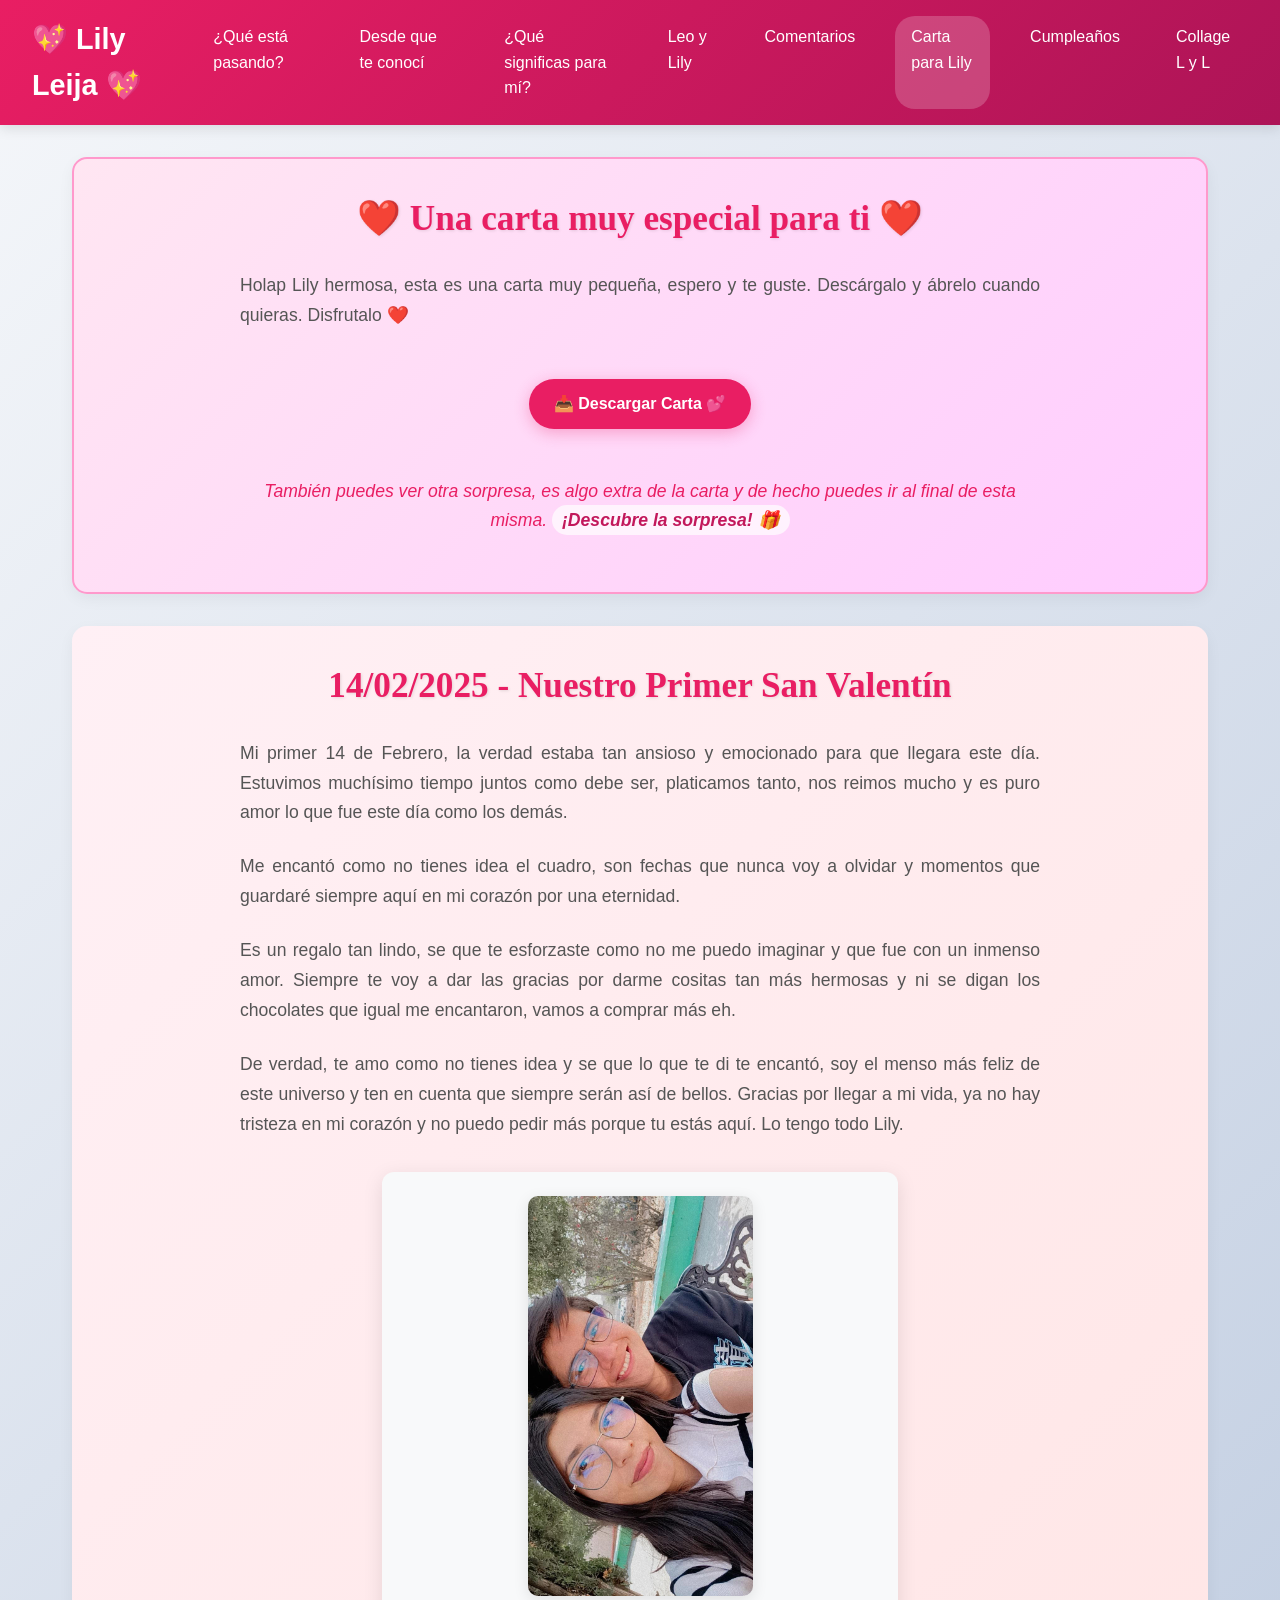
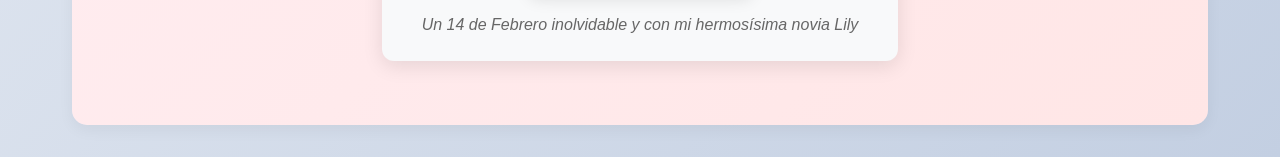
==== nuevo/CartaLily.html @ 9ef7197e "Mueve todas las imágenes a nuevo/assets y actualiza rutas" ====
<!DOCTYPE html>
<html lang="es">
<head>
    <meta charset="UTF-8">
    <meta name="viewport" content="width=device-width, initial-scale=1.0">
    <title>Cartita para Lily</title>
    <link rel="stylesheet" href="styles.css">
    <link rel="icon" type="image/png" href="assets/lily-icon.png">
</head>
<body class="carta-page">
    <header class="header">
        <h1 class="logo">💖 Lily Leija 💖</h1>
        <button class="menu-toggle" onclick="toggleMenu()">☰</button>

        <nav class="nav-desktop">
            <a href="nuevo.html">¿Qué está pasando?</a>
            <a href="Desde que te conocí.html">Desde que te conocí</a>
            <a href="Qué significas para mi.html">¿Qué significas para mí?</a>
            <a href="Leo.html">Leo y Lily</a>
            <a href="comentarios.html">Comentarios</a>
            <a href="CartaLily.html" class="active">Carta para Lily</a>
            <a href="Cumpleaños.html">Cumpleaños</a>
            <a href="Collage L y L.html">Collage L y L</a>
        </nav>

        <nav id="mobile-menu" class="nav-mobile">
            <a href="nuevo.html">¿Qué está pasando?</a>
            <a href="Desde que te conocí.html">Desde que te conocí</a>
            <a href="Qué significas para mi.html">¿Qué significas para mí?</a>
            <a href="Leo.html">Leo y Lily</a>
            <a href="comentarios.html">Comentarios</a>
            <a href="CartaLily.html">Carta para Lily</a>
            <a href="Cumpleaños.html">Cumpleaños</a>
            <a href="Collage L y L.html">Collage L y L</a>
        </nav>
    </header>
    
    <main>
        <!-- Sección de la carta principal -->
        <section class="intro-section">
            <h2>❤️ Una carta muy especial para ti ❤️</h2>
            <div class="card-content">
                <p>Holap Lily hermosa, esta es una carta muy pequeña, espero y te guste. Descárgalo y ábrelo cuando quieras. Disfrutalo ❤️</p>
                
                <div class="action-buttons">
                    <a href="Para ti con amor Lily.pdf" download="Para ti con amor Lily.pdf" class="descargar-boton">
                        📥 Descargar Carta 💕
                    </a>
                </div>
                
                <p class="extra-surprise">También puedes ver otra sorpresa, es algo extra de la carta y de hecho puedes ir al final de esta misma. 
                    <a href="https://www.canva.com/design/DAGfC0rDvSs/C9Ge1U0GQg8JGspx8E8qHw/edit?utm_content=DAGfC0rDvSs&utm_campaign=designshare&utm_medium=link2&utm_source=sharebutton" target="_blank" class="surprise-link">¡Descubre la sorpresa! 🎁</a>
                </p>
            </div>
        </section>

        <!-- Sección del 14 de Febrero -->
        <section class="valentine-section">
            <h2>14/02/2025 - Nuestro Primer San Valentín</h2>
            
            <div class="memory-content">
                <p>Mi primer 14 de Febrero, la verdad estaba tan ansioso y emocionado para que llegara este día. Estuvimos muchísimo tiempo juntos como debe ser, platicamos tanto, nos reimos mucho y es puro amor lo que fue este día como los demás.</p>
                
                <p>Me encantó como no tienes idea el cuadro, son fechas que nunca voy a olvidar y momentos que guardaré siempre aquí en mi corazón por una eternidad.</p>
                
                <p>Es un regalo tan lindo, se que te esforzaste como no me puedo imaginar y que fue con un inmenso amor. Siempre te voy a dar las gracias por darme cositas tan más hermosas y ni se digan los chocolates que igual me encantaron, vamos a comprar más eh.</p>
                
                <p>De verdad, te amo como no tienes idea y se que lo que te di te encantó, soy el menso más feliz de este universo y ten en cuenta que siempre serán así de bellos. Gracias por llegar a mi vida, ya no hay tristeza en mi corazón y no puedo pedir más porque tu estás aquí. Lo tengo todo Lily.</p>
            </div>

            <!-- Imagen centrada y de tamaño reducido -->
            <div class="centered-image">
                <figure>
                    <img src="assets/14conLL.jpeg" alt="14 de Febrero con mi hermosa novia">
                    <figcaption>Un 14 de Febrero inolvidable y con mi hermosísima novia Lily</figcaption>
                </figure>
            </div>
        </section>
    </main>

    <script>
        function toggleMenu() {
            const menu = document.getElementById("mobile-menu");
            menu.classList.toggle("show");
        }

        // Efecto para el botón de descarga
        document.addEventListener('DOMContentLoaded', function() {
            const downloadBtn = document.querySelector('.descargar-boton');
            if (downloadBtn) {
                downloadBtn.addEventListener('click', function() {
                    this.innerHTML = '📥 Descargando... 💕';
                    setTimeout(() => {
                        this.innerHTML = '📥 ¡Descargado! 💕';
                        this.style.background = '#4CAF50';
                    }, 1500);
                });
            }
        });
    </script>

    
</body>
</html>
---- nuevo/styles.css ----
/* ===================== ESTILOS GENERALES ===================== */
* {
    margin: 0;
    padding: 0;
    box-sizing: border-box;
}

body {
    font-family: 'Segoe UI', Tahoma, Geneva, Verdana, sans-serif;
    line-height: 1.6;
    color: #333;
    background: linear-gradient(135deg, #f5f7fa 0%, #c3cfe2 100%);
    min-height: 100vh;
}

/* ===================== HEADER ===================== */
.header {
    background: linear-gradient(135deg, #e91e63 0%, #ad1457 100%);
    color: white;
    padding: 1rem 2rem;
    display: flex;
    justify-content: space-between;
    align-items: center;
    box-shadow: 0 4px 12px rgba(0, 0, 0, 0.1);
    position: relative;
}

.logo {
    font-size: 1.8rem;
    font-weight: bold;
}

.nav-desktop {
    display: flex;
    gap: 1.5rem;
}

.nav-desktop a {
    color: white;
    text-decoration: none;
    padding: 0.5rem 1rem;
    border-radius: 20px;
    transition: all 0.3s ease;
    font-weight: 500;
}

.nav-desktop a:hover, .nav-desktop a.active {
    background: rgba(255, 255, 255, 0.2);
}

.menu-toggle {
    display: none;
    background: none;
    border: none;
    color: white;
    font-size: 1.5rem;
    cursor: pointer;
}

.nav-mobile {
    display: none;
    position: absolute;
    top: 100%;
    left: 0;
    right: 0;
    background: #ad1457;
    flex-direction: column;
    padding: 1rem;
    box-shadow: 0 4px 12px rgba(0, 0, 0, 0.1);
    z-index: 1000;
}

.nav-mobile.show {
    display: flex;
}

.nav-mobile a {
    color: white;
    text-decoration: none;
    padding: 0.8rem 1rem;
    border-bottom: 1px solid rgba(255, 255, 255, 0.1);
    transition: all 0.3s ease;
}

.nav-mobile a:hover {
    background: rgba(255, 255, 255, 0.1);
    padding-left: 1.5rem;
}

/* ===================== CONTENIDO PRINCIPAL ===================== */
main {
    max-width: 1200px;
    margin: 2rem auto;
    padding: 0 2rem;
}

/* ===================== SECCIONES Y TÍTULOS ===================== */
section {
    background: white;
    border-radius: 15px;
    box-shadow: 0 5px 15px rgba(0, 0, 0, 0.05);
    padding: 2rem;
    margin-bottom: 2rem;
}

h2 {
    text-align: center;
    font-size: 2.2rem;
    margin-bottom: 1.5rem;
    color: #e91e63;
    text-shadow: 1px 1px 3px rgba(0, 0, 0, 0.1);
    font-family: 'Dancing Script', cursive;
}

p {
    line-height: 1.7;
    text-align: justify;
    font-size: 1.1rem;
    color: #555;
    margin-bottom: 1.5rem;
}

/* ===================== BOTONES ===================== */
.descargar-boton {
    display: inline-block;
    padding: 12px 25px;
    background: #e91e63;
    color: white;
    text-decoration: none;
    border-radius: 30px;
    font-weight: 600;
    transition: all 0.3s ease;
    box-shadow: 0 4px 15px rgba(233, 30, 99, 0.3);
    text-align: center;
    margin: 1rem 0;
}

.descargar-boton:hover {
    background: #c2185b;
    transform: translateY(-3px);
    box-shadow: 0 6px 20px rgba(233, 30, 99, 0.4);
}

/* ===================== GALERÍAS Y COLLAGES ===================== */
.collage-container {
    display: grid;
    grid-template-columns: repeat(auto-fit, minmax(180px, 1fr));
    gap: 25px;
    margin: 2rem 0;
}

.collage-container img {
  width: 100%;
  height: auto;
  border-radius: 12px;
  box-shadow: 0 4px 10px rgba(0,0,0,0.2);
  object-fit: cover;
}

.collage-container-vertical {
  display: flex;
  flex-direction: column;
  gap: 25px;
  margin-top: 20px;
}

.collage-container-vertical img {
  max-width: 450px;
  width: 100%;
  margin: 0 auto;
  border-radius: 12px;
  box-shadow: 0 4px 10px rgba(0,0,0,0.2);
}

figure {
    text-align: center;
    margin: 0;
    padding: 1.5rem;
    background: #f8f9fa;
    border-radius: 12px;
    box-shadow: 0 3px 15px rgba(0, 0, 0, 0.1);
    transition: all 0.3s ease;
}

figure:hover {
    transform: translateY(-5px);
    box-shadow: 0 8px 25px rgba(0, 0, 0, 0.15);
}

video {
  max-width: 600px;
  width: 100%;
  display: block;
  margin: 20px auto;
  border-radius: 12px;
}

img:hover {
    transform: scale(1.02);
}

video:hover {
    transform: scale(1.02);
}

figcaption {
    margin-top: 1rem;
    font-style: italic;
    color: #666;
    font-size: 1rem;
    padding: 0 0.5rem;
}

/* ===================== ÁLBUM INTERACTIVO ===================== */
.album-section {
    padding: 2rem 1rem;
}

.album-container {
    background: white;
    border-radius: 15px;
    box-shadow: 0 10px 30px rgba(0, 0, 0, 0.1);
    padding: 2rem;
    margin-bottom: 2rem;
}

.book {
    position: relative;
    width: 100%;
    height: 550px;
    display: flex;
    justify-content: center;
    perspective: 2000px;
}

.page-container {
    display: flex;
    justify-content: space-between;
    width: 100%;
    height: 100%;
    gap: 2%;
}

.page {
    width: 49%;
    height: 100%;
    background: white;
    border-radius: 8px;
    box-shadow: 0 5px 20px rgba(0, 0, 0, 0.1);
    overflow: hidden;
    display: flex;
    flex-direction: column;
    justify-content: center;
    align-items: center;
    padding: 1.5rem;
}

.page-left {
    border-right: 1px solid #eee;
}

.page-right {
    border-left: 1px solid #eee;
}

.page-content {
    width: 100%;
    height: 100%;
    display: flex;
    flex-direction: column;
    justify-content: center;
    align-items: center;
    text-align: center;
}

.page-image {
    max-width: 100%;
    max-height: 75%;
    object-fit: contain;
    border-radius: 8px;
    box-shadow: 0 3px 10px rgba(0, 0, 0, 0.1);
    margin-bottom: 1rem;
}

.page-caption {
    font-style: italic;
    color: #666;
    margin-top: 0.5rem;
    font-size: 1rem;
    padding: 0 1rem;
}

.album-controls {
    display: flex;
    justify-content: center;
    gap: 20px;
    margin-top: 2rem;
}

.nav-btn {
    padding: 12px 25px;
    background: #e91e63;
    color: white;
    border: none;
    border-radius: 30px;
    cursor: pointer;
    font-size: 1rem;
    font-weight: 600;
    transition: all 0.3s ease;
    box-shadow: 0 4px 15px rgba(233, 30, 99, 0.3);
    display: flex;
    align-items: center;
    gap: 8px;
}

.nav-btn:hover {
    background: #c2185b;
    transform: translateY(-3px);
    box-shadow: 0 6px 20px rgba(233, 30, 99, 0.4);
}

.nav-btn:disabled {
    background: #ccc;
    cursor: not-allowed;
    transform: none;
    box-shadow: none;
}

.page-indicator {
    text-align: center;
    margin-top: 1.5rem;
    font-size: 1.1rem;
    color: #666;
    font-weight: 500;
}

.thumbnails-container {
    margin-top: 2rem;
    padding: 1.5rem;
    background: white;
    border-radius: 12px;
    box-shadow: 0 5px 15px rgba(0, 0, 0, 0.05);
}

.thumbnails-title {
    text-align: center;
    margin-bottom: 1rem;
    color: #e91e63;
    font-weight: 600;
    font-size: 1.2rem;
}

.thumbnails {
    display: flex;
    justify-content: center;
    flex-wrap: wrap;
    gap: 12px;
    max-height: 180px;
    overflow-y: auto;
    padding: 0.5rem;
}

.thumbnail {
    width: 80px;
    height: 80px;
    object-fit: cover;
    border-radius: 8px;
    cursor: pointer;
    opacity: 0.7;
    transition: all 0.3s ease;
    border: 3px solid transparent;
}

.thumbnail:hover, .thumbnail.active {
    opacity: 1;
    transform: scale(1.15);
    border-color: #e91e63;
}

/* ===================== FORMULARIOS Y COMENTARIOS ===================== */
.comment-form {
    background: #f8f9fa;
    padding: 2rem;
    border-radius: 12px;
    margin-bottom: 2rem;
}

.form-group {
    margin-bottom: 1.5rem;
}

.form-group label {
    display: block;
    margin-bottom: 0.5rem;
    font-weight: 600;
    color: #555;
}

.form-group input,
.form-group textarea {
    width: 100%;
    padding: 12px;
    border: 2px solid #e0e0e0;
    border-radius: 8px;
    font-size: 1rem;
    transition: border-color 0.3s ease;
}

.form-group input:focus,
.form-group textarea:focus {
    outline: none;
    border-color: #e91e63;
}

.submit-btn {
    background: #e91e63;
    color: white;
    padding: 12px 30px;
    border: none;
    border-radius: 30px;
    cursor: pointer;
    font-size: 1rem;
    font-weight: 600;
    transition: all 0.3s ease;
    box-shadow: 0 4px 15px rgba(233, 30, 99, 0.3);
}

.submit-btn:hover {
    background: #c2185b;
    transform: translateY(-3px);
    box-shadow: 0 6px 20px rgba(233, 30, 99, 0.4);
}

.comments-list {
    display: grid;
    gap: 1.5rem;
}

.comment {
    background: white;
    padding: 1.5rem;
    border-radius: 12px;
    box-shadow: 0 3px 10px rgba(0, 0, 0, 0.1);
    border-left: 4px solid #e91e63;
}

.comment-header {
    display: flex;
    justify-content: space-between;
    align-items: center;
    margin-bottom: 1rem;
}

.comment-author {
    font-weight: 600;
    color: #e91e63;
}

.comment-date {
    color: #888;
    font-size: 0.9rem;
}

.comment-text {
    color: #555;
    line-height: 1.6;
}

/* ===================== ENLACES ===================== */
a {
    color: #e91e63;
    text-decoration: none;
    transition: color 0.3s ease;
}

a:hover {
    color: #c2185b;
    text-decoration: underline;
}

/* ===================== RESPONSIVE ===================== */
@media (max-width: 968px) {
    .book {
        height: 500px;
    }
    
    .page-container {
        gap: 3%;
    }
    
    .page {
        width: 48.5%;
    }
}

@media (max-width: 768px) {
    .menu-toggle {
        display: block;
    }
    
    .nav-desktop {
        display: none;
    }
    
    .book {
        height: 400px;
    }
    
    .page-container {
        flex-direction: column;
        gap: 1rem;
    }
    
    .page {
        width: 100%;
        height: 48%;
    }
    
    .page-left, .page-right {
        border: none;
        border-bottom: 1px solid #eee;
    }
    
    h2 {
        font-size: 1.8rem;
    }
    
    p {
        font-size: 1rem;
    }
    
    .nav-btn, .descargar-boton, .submit-btn {
        padding: 10px 20px;
        font-size: 0.9rem;
    }
    
    .thumbnail {
        width: 60px;
        height: 60px;
    }
    
    .collage-container, .collage-container-vertical {
        grid-template-columns: repeat(auto-fit, minmax(200px, 1fr));
        gap: 15px;
    }
}

@media (max-width: 480px) {
    .book {
        height: 350px;
    }
    
    .page {
        padding: 1rem;
    }
    
    h2 {
        font-size: 1.6rem;
    }
    
    section {
        padding: 1.5rem;
    }
    
    .thumbnail {
        width: 50px;
        height: 50px;
    }
    
    .collage-container, .collage-container-vertical {
        grid-template-columns: 1fr;
        gap: 15px;
    }
    
    .header {
        padding: 1rem;
    }
    
    .logo {
        font-size: 1.5rem;
    }
}

/* ===================== UTILIDADES ===================== */
.text-center {
    text-align: center;
}

.mb-1 { margin-bottom: 1rem; }
.mb-2 { margin-bottom: 2rem; }
.mt-1 { margin-top: 1rem; }
.mt-2 { margin-top: 2rem; }

.hidden {
    display: none;
}

.fade-in {
    animation: fadeIn 0.5s ease-in;
}

@keyframes fadeIn {
    from { opacity: 0; transform: translateY(20px); }
    to { opacity: 1; transform: translateY(0); }
}








/* =========================================================
   AJUSTE VISUAL · PORTADA SIN TARJETAS BLANCAS
   Mantiene el contenido y la estructura; solo cambia presentación.
   ========================================================= */
.romantic-home section {
  background: transparent;
  border: 0;
  border-radius: 0;
  box-shadow: none;
  padding: 0;
  margin: 0;
}

.romantic-home .romantic-hero {
  background: transparent;
}

.romantic-home .counter-card {
  width: min(100%, 520px);
  padding: 1.4rem 1rem 1.2rem;
  border: 0;
  border-top: 1px solid rgba(199,125,149,.28);
  border-bottom: 1px solid rgba(199,125,149,.28);
  border-radius: 0;
  background: transparent;
  box-shadow: none;
  backdrop-filter: none;
}

.romantic-home .memory-links {
  gap: 0;
  border-top: 1px solid rgba(199,125,149,.25);
  border-bottom: 1px solid rgba(199,125,149,.25);
}

.romantic-home .memory-link {
  min-height: 190px;
  padding: 1.8rem 1.5rem;
  border: 0;
  border-right: 1px solid rgba(199,125,149,.2);
  border-radius: 0;
  background: transparent;
  box-shadow: none;
}

.romantic-home .memory-link:last-child {
  border-right: 0;
}

.romantic-home .memory-link:hover {
  background: rgba(255,255,255,.22);
  box-shadow: none;
  transform: translateY(-3px);
}

@media (max-width: 640px) {
  .romantic-home .memory-links {
    border-bottom: 0;
  }
  .romantic-home .memory-link {
    min-height: auto;
    padding: 1.4rem .5rem;
    border-right: 0;
    border-bottom: 1px solid rgba(199,125,149,.2);
  }
  .romantic-home .memory-link:last-child {
    border-bottom: 0;
  }
}

/* =========================================================
   PORTADA ROMÁNTICA · FASE 1
   Estilos encapsulados para no alterar las demás páginas.
   ========================================================= */
.romantic-home {
  --romantic-ink: #563c46;
  --romantic-muted: #8d737d;
  --romantic-rose: #c86d89;
  --romantic-deep: #a84e70;
  --romantic-blush: #f8e5e9;
  --romantic-cream: #fffaf7;
  position: relative;
  overflow-x: hidden;
  color: var(--romantic-ink);
  background:
    radial-gradient(ellipse at 8% 12%, rgba(246, 210, 220, .62), transparent 34rem),
    radial-gradient(ellipse at 92% 42%, rgba(250, 225, 225, .62), transparent 32rem),
    linear-gradient(145deg, #fffaf8 0%, #fff4f5 48%, #f9edf0 100%);
  font-family: "Palatino Linotype", "Book Antiqua", Georgia, serif;
}
.romantic-home .romantic-header {
  min-height: 78px;
  padding: .85rem clamp(1rem, 4vw, 3.5rem);
  background: rgba(255, 250, 249, .86);
  border-bottom: 1px solid rgba(195, 126, 148, .16);
  box-shadow: 0 8px 30px rgba(116, 65, 82, .045);
  backdrop-filter: blur(14px);
  z-index: 20;
}
.romantic-home .romantic-logo {
  color: var(--romantic-ink);
  font-family: Georgia, serif;
  font-size: 1.55rem;
  letter-spacing: .02em;
  text-decoration: none;
}
.romantic-home .romantic-logo span { color: var(--romantic-rose); font-style: italic; }
.romantic-home .romantic-logo b { color: var(--romantic-rose); font-size: .9rem; }
.romantic-home .nav-desktop { gap: .25rem; flex-wrap: wrap; justify-content: flex-end; }
.romantic-home .nav-desktop a {
  color: #775b66;
  padding: .55rem .72rem;
  border-radius: 999px;
  font-family: "Segoe UI", sans-serif;
  font-size: .82rem;
}
.romantic-home .nav-desktop a:hover,
.romantic-home .nav-desktop a.active {
  color: var(--romantic-deep);
  background: #f8e7ec;
}
.romantic-home .menu-toggle { color: var(--romantic-deep); }
.romantic-home .nav-mobile {
  background: #fff8f8;
  border: 1px solid #f0dce2;
  border-radius: 0 0 16px 16px;
}
.romantic-home .nav-mobile a { color: var(--romantic-ink); border-color: #f2e4e8; }
.romantic-main { max-width: 1240px; margin: 0 auto; padding: 0 clamp(1.1rem, 5vw, 4rem); }
.floating-hearts { position: fixed; inset: 0; overflow: hidden; pointer-events: none; z-index: 0; }
.floating-hearts span {
  position: absolute; bottom: -8vh; left: var(--heart-left, 10%);
  color: rgba(199, 105, 139, .22); font-family: Georgia, serif;
  font-size: var(--heart-size, 1.5rem);
  animation: romantic-float var(--heart-duration, 19s) linear infinite;
  animation-delay: var(--heart-delay, 0s);
}
.floating-hearts span:nth-child(1) { --heart-left: 7%; --heart-size: 1.4rem; --heart-duration: 21s; }
.floating-hearts span:nth-child(2) { --heart-left: 18%; --heart-size: 2rem; --heart-duration: 24s; --heart-delay: -8s; }
.floating-hearts span:nth-child(3) { --heart-left: 31%; --heart-size: 1rem; --heart-duration: 18s; --heart-delay: -4s; }
.floating-hearts span:nth-child(4) { --heart-left: 44%; --heart-size: 1.7rem; --heart-duration: 25s; --heart-delay: -13s; }
.floating-hearts span:nth-child(5) { --heart-left: 56%; --heart-size: 1.2rem; --heart-duration: 20s; --heart-delay: -3s; }
.floating-hearts span:nth-child(6) { --heart-left: 67%; --heart-size: 1.9rem; --heart-duration: 23s; --heart-delay: -11s; }
.floating-hearts span:nth-child(7) { --heart-left: 77%; --heart-size: 1.1rem; --heart-duration: 19s; --heart-delay: -6s; }
.floating-hearts span:nth-child(8) { --heart-left: 88%; --heart-size: 1.6rem; --heart-duration: 26s; --heart-delay: -15s; }
.floating-hearts span:nth-child(9) { --heart-left: 96%; --heart-size: 1rem; --heart-duration: 22s; --heart-delay: -9s; }
.floating-hearts span:nth-child(10) { --heart-left: 38%; --heart-size: 1.3rem; --heart-duration: 27s; --heart-delay: -18s; }
@keyframes romantic-float {
  0% { transform: translate3d(0, 0, 0) rotate(-12deg); opacity: 0; }
  12% { opacity: .8; }
  82% { opacity: .65; }
  100% { transform: translate3d(35px, -115vh, 0) rotate(24deg); opacity: 0; }
}
.romantic-hero {
  position: relative; z-index: 1; min-height: min(760px, calc(100vh - 78px));
  display: grid; grid-template-columns: 1.05fr .95fr; align-items: center;
  gap: clamp(2rem, 6vw, 6rem); padding: clamp(4rem, 8vw, 7rem) 0 5rem;
}
.hero-copy { max-width: 590px; }
.eyebrow {
  margin: 0 0 1rem; color: var(--romantic-rose); text-align: left;
  font: 600 .75rem/1.5 "Segoe UI", sans-serif; letter-spacing: .2em; text-transform: uppercase;
}
.eyebrow span { padding: 0 .35rem; }
.romantic-hero h1 {
  margin: 0; color: #563b47; font: 400 clamp(3.5rem, 7.5vw, 6.8rem)/.98 Georgia, serif;
  letter-spacing: -.065em; text-align: left; text-shadow: none;
}
.romantic-hero h1 em { color: var(--romantic-rose); font-weight: 400; }
.hero-message {
  max-width: 440px; margin: 1.8rem 0 2rem; color: var(--romantic-muted);
  font: 1.08rem/1.9 Georgia, serif; text-align: left;
}
.romantic-cta {
  display: inline-flex; align-items: center; gap: 1.1rem; padding: 1rem 1.5rem;
  color: white; background: linear-gradient(120deg, #cf8098, #ad5b7a);
  border-radius: 999px; box-shadow: 0 12px 28px rgba(173, 91, 122, .22);
  font: 600 .88rem "Segoe UI", sans-serif; text-decoration: none;
  transition: transform .3s ease, box-shadow .3s ease;
}
.romantic-cta:hover { color: white; text-decoration: none; transform: translateY(-3px); box-shadow: 0 16px 32px rgba(173, 91, 122, .3); }
.romantic-cta span { font-size: 1.2rem; }
.hero-signature { margin: 1.4rem 0 0; color: #9a7c87; font: italic .95rem Georgia, serif; text-align: left; }
.hero-signature span { color: var(--romantic-rose); }
.hero-photo-wrap { position: relative; width: min(100%, 470px); justify-self: center; padding: 1.1rem; transform: rotate(2deg); }
.hero-photo-wrap::before {
  position: absolute; inset: 0; content: ""; border: 1px solid rgba(194, 124, 147, .36);
  border-radius: 48% 48% 44% 44% / 42% 42% 48% 48%; transform: rotate(-5deg);
}
.photo-placeholder {
  min-height: 480px; display: flex; flex-direction: column; justify-content: center; align-items: center;
  padding: 2rem; text-align: center; border: 9px solid rgba(255,255,255,.9);
  border-radius: 48% 48% 44% 44% / 42% 42% 48% 48%;
  background:
    radial-gradient(circle at 50% 38%, rgba(255,255,255,.75), transparent 34%),
    linear-gradient(145deg, #f5dfe4, #f9ece9 52%, #eed4dd);
  box-shadow: 0 25px 65px rgba(126, 76, 94, .14), inset 0 0 0 1px rgba(255,255,255,.7);
}
.placeholder-heart { color: #c77891; font: 5rem/1 Georgia, serif; }
.placeholder-label { margin-top: 1rem; color: #805767; font: 1.35rem Georgia, serif; }
.placeholder-note { max-width: 230px; margin-top: .7rem; color: #9b7b87; font: .8rem/1.6 "Segoe UI", sans-serif; }
.photo-decoration { position: absolute; color: #c77d95; text-shadow: 0 4px 15px rgba(173,91,122,.15); }
.photo-decoration-one { top: 8%; right: 2%; font-size: 2.3rem; }
.photo-decoration-two { bottom: 9%; left: 0; font-size: 2.6rem; }
.hero-bottom-note {
  position: absolute; bottom: 1.5rem; left: 0; color: #c19aa7;
  font: .62rem "Segoe UI", sans-serif; letter-spacing: .24em;
}
.together-section, .memory-section { position: relative; z-index: 1; padding: 5.5rem 0; text-align: center; }
.together-section { border-top: 1px solid rgba(195,126,148,.18); }
.together-section .eyebrow, .memory-section .eyebrow { text-align: center; }
.together-section h2, .memory-section h2 {
  margin: 0 auto 1rem; color: #604551; font: 400 clamp(2rem, 4vw, 3.3rem)/1.15 Georgia, serif;
  text-shadow: none;
}
.together-description { max-width: 570px; margin: 0 auto 2rem; color: var(--romantic-muted); text-align: center; font: 1rem/1.8 Georgia, serif; }
.counter-card {
  position: relative; display: flex; flex-direction: column; align-items: center;
  width: min(100%, 330px); margin: 0 auto; padding: 2rem 2rem 1.7rem;
  border: 1px solid rgba(199,125,149,.25); border-radius: 22px;
  background: rgba(255,255,255,.67); box-shadow: 0 18px 48px rgba(121,72,90,.08);
  backdrop-filter: blur(8px);
}
.counter-heart { color: var(--romantic-rose); font-size: 1.2rem; }
.days-counter { margin-top: .2rem; color: #b75e7d; font: 400 clamp(3.4rem, 8vw, 4.8rem)/1.1 Georgia, serif; letter-spacing: -.05em; }
.counter-label { color: #785965; font: 1.1rem Georgia, serif; }
.counter-date { margin-top: 1.1rem; color: #a98c97; font: .72rem "Segoe UI", sans-serif; letter-spacing: .1em; }
.counter-footnote { margin: 1.5rem 0 0; color: #987b86; font: italic .95rem Georgia, serif; text-align: center; }
.counter-footnote span { color: var(--romantic-rose); }
.memory-section { border-top: 1px solid rgba(195,126,148,.18); }
.memory-links { display: grid; grid-template-columns: repeat(3, 1fr); gap: 1rem; margin-top: 2.5rem; text-align: left; }
.memory-link {
  position: relative; min-height: 205px; padding: 1.7rem; color: var(--romantic-ink);
  border: 1px solid rgba(199,125,149,.22); border-radius: 18px;
  background: rgba(255,255,255,.62); text-decoration: none;
  box-shadow: 0 12px 35px rgba(121,72,90,.045);
  transition: transform .3s ease, box-shadow .3s ease, background .3s ease;
}
.memory-link:hover { color: var(--romantic-ink); text-decoration: none; transform: translateY(-6px); background: #fff; box-shadow: 0 18px 42px rgba(121,72,90,.11); }
.memory-icon { display: block; margin-bottom: 1.3rem; color: var(--romantic-rose); font-size: 1.8rem; }
.memory-link-title { display: block; color: #654653; font: 1.35rem Georgia, serif; }
.memory-link-copy { display: block; margin-top: .55rem; color: #9a7e89; font: .85rem/1.6 "Segoe UI", sans-serif; }
.memory-arrow { position: absolute; top: 1.5rem; right: 1.5rem; color: #c17b94; }
.romantic-footer {
  position: relative; z-index: 1; display: flex; justify-content: center; align-items: center;
  gap: .8rem; padding: 2rem 0 2.5rem; border-top: 1px solid rgba(195,126,148,.18);
  color: #a48792; font: .78rem "Segoe UI", sans-serif;
}
.romantic-footer span:nth-child(2) { color: var(--romantic-rose); }
.reveal { opacity: 0; transform: translateY(22px); transition: opacity .8s ease, transform .8s ease; }
.reveal.is-visible { opacity: 1; transform: translateY(0); }
@media (max-width: 900px) {
  .romantic-home .nav-desktop { display: none; }
  .romantic-home .menu-toggle { display: block; }
  .romantic-hero { min-height: auto; grid-template-columns: 1fr; gap: 3rem; padding: 5rem 0 4rem; }
  .hero-copy { max-width: 680px; margin: 0 auto; text-align: center; }
  .romantic-hero .eyebrow, .hero-message, .hero-signature { text-align: center; margin-left: auto; margin-right: auto; }
  .romantic-hero h1 { text-align: center; }
  .hero-photo-wrap { width: min(78%, 390px); }
  .photo-placeholder { min-height: 390px; }
  .hero-bottom-note { display: none; }
}
@media (max-width: 640px) {
  .romantic-main { padding: 0 1.15rem; }
  .romantic-hero { padding: 4rem 0 3.5rem; }
  .romantic-hero h1 { font-size: clamp(3.5rem, 16vw, 5.2rem); }
  .hero-message { font-size: 1rem; }
  .hero-photo-wrap { width: min(88%, 340px); }
  .photo-placeholder { min-height: 330px; }
  .together-section, .memory-section { padding: 4rem 0; }
  .memory-links { grid-template-columns: 1fr; }
  .memory-link { min-height: 160px; }
  .romantic-footer { flex-wrap: wrap; font-size: .7rem; }
}
@media (prefers-reduced-motion: reduce) {
  .floating-hearts span { animation: none; display: none; }
  .reveal { opacity: 1; transform: none; transition: none; }
  .romantic-cta, .memory-link { transition: none; }
}


/* ===== CARTA: estilos migrados desde CartaLily.html ===== */
body.carta-page /* Estilos adicionales específicos para esta página */
        .intro-section{
            text-align: center;
            background: linear-gradient(135deg, #ffe6f2 0%, #ffccff 100%);
            border: 2px solid #ff99cc;
        }body.carta-page .card-content{
            max-width: 800px;
            margin: 0 auto;
        }body.carta-page .action-buttons{
            margin: 2rem 0;
            text-align: center;
        }body.carta-page .extra-surprise{
            font-style: italic;
            color: #e91e63;
            margin-top: 2rem;
            text-align: center;
        }body.carta-page .surprise-link{
            font-weight: bold;
            color: #c2185b;
            text-decoration: none;
            padding: 5px 10px;
            border-radius: 20px;
            background: rgba(255, 255, 255, 0.7);
            transition: all 0.3s ease;
        }body.carta-page .surprise-link:hover{
            background: white;
            transform: scale(1.05);
            text-decoration: none;
        }body.carta-page .valentine-section{
            background: linear-gradient(135deg, #fff0f5 0%, #ffe6e6 100%);
            text-align: center;
        }body.carta-page .memory-content{
            max-width: 800px;
            margin: 0 auto 2rem;
            text-align: justify;
        }body.carta-page /* Contenedor de imagen centrada */
        .centered-image{
            display: flex;
            justify-content: center;
            align-items: center;
            margin: 2rem auto;
            max-width: 600px;
        }body.carta-page .centered-image figure{
            text-align: center;
            margin: 0;
            padding: 1.5rem;
            background: #f8f9fa;
            border-radius: 12px;
            box-shadow: 0 5px 20px rgba(0, 0, 0, 0.1);
        }body.carta-page /* Imagen más pequeña y centrada */
        .centered-image img{
            max-width: 400px;
            max-height: 400px;
            width: auto;
            height: auto;
            border-radius: 10px;
            box-shadow: 0 4px 15px rgba(0, 0, 0, 0.1);
            display: block;
            margin: 0 auto;
        }body.carta-page .centered-image figcaption{
            margin-top: 1rem;
            font-style: italic;
            color: #666;
            font-size: 1rem;
            padding: 0 1rem;
        }body.carta-page /* Responsive */
        @media (max-width: 768px){
            .centered-image {
                max-width: 90%;
            }
            
            .centered-image img {
                max-width: 300px;
                max-height: 300px;
            }
        }

        @media (max-width: 480px) {body.carta-page .centered-image img{
                max-width: 250px;
                max-height: 250px;
            }body.carta-page .centered-image figure{
                padding: 1rem;
            }
        }
    

/* ===== COLLAGE: estilos migrados desde Collage L y L.html ===== */
body.collage-page /* ===================== ESTILOS GENERALES ===================== */
        *{
            margin: 0;
            padding: 0;
            box-sizing: border-box;
        }body.collage-page{
            font-family: 'Segoe UI', Tahoma, Geneva, Verdana, sans-serif;
            line-height: 1.6;
            color: #333;
            background: linear-gradient(135deg, #f5f7fa 0%, #c3cfe2 100%);
            min-height: 100vh;
        }body.collage-page /* ===================== HEADER ===================== */
        .header{
            background: linear-gradient(135deg, #e91e63 0%, #ad1457 100%);
            color: white;
            padding: 1rem 2rem;
            display: flex;
            justify-content: space-between;
            align-items: center;
            box-shadow: 0 4px 12px rgba(0, 0, 0, 0.1);
            position: relative;
        }body.collage-page .logo{
            font-size: 1.8rem;
            font-weight: bold;
        }body.collage-page .nav-desktop{
            display: flex;
            gap: 1.5rem;
        }body.collage-page .nav-desktop a{
            color: white;
            text-decoration: none;
            padding: 0.5rem 1rem;
            border-radius: 20px;
            transition: all 0.3s ease;
            font-weight: 500;
        }body.collage-page .nav-desktop a:hover, body.collage-page .nav-desktop a.active{
            background: rgba(255, 255, 255, 0.2);
        }body.collage-page .menu-toggle{
            display: none;
            background: none;
            border: none;
            color: white;
            font-size: 1.5rem;
            cursor: pointer;
        }body.collage-page .nav-mobile{
            display: none;
            position: absolute;
            top: 100%;
            left: 0;
            right: 0;
            background: #ad1457;
            flex-direction: column;
            padding: 1rem;
            box-shadow: 0 4px 12px rgba(0, 0, 0, 0.1);
        }body.collage-page .nav-mobile.show{
            display: flex;
        }body.collage-page .nav-mobile a{
            color: white;
            text-decoration: none;
            padding: 0.8rem 1rem;
            border-bottom: 1px solid rgba(255, 255, 255, 0.1);
            transition: all 0.3s ease;
        }body.collage-page .nav-mobile a:hover{
            background: rgba(255, 255, 255, 0.1);
            padding-left: 1.5rem;
        }body.collage-page /* ===================== TEXTO INTRODUCTORIO ===================== */
        .intro{
            max-width: 900px;
            margin: 2rem auto;
            padding: 0 2rem;
            text-align: center;
        }body.collage-page .intro h2{
            font-size: 2.2rem;
            margin-bottom: 1.5rem;
            color: #e91e63;
            text-shadow: 1px 1px 3px rgba(0, 0, 0, 0.1);
        }body.collage-page .intro p{
            line-height: 1.7;
            text-align: justify;
            font-size: 1.1rem;
            color: #555;
            background: white;
            padding: 2rem;
            border-radius: 12px;
            box-shadow: 0 5px 15px rgba(0, 0, 0, 0.05);
        }body.collage-page /* ===================== ÁLBUM INTERACTIVO ===================== */
        .album-section{
            padding: 2rem 1rem;
            max-width: 1200px;
            margin: 0 auto;
        }body.collage-page .album-container{
            background: white;
            border-radius: 15px;
            box-shadow: 0 10px 30px rgba(0, 0, 0, 0.1);
            padding: 2rem;
            margin-bottom: 2rem;
        }body.collage-page /* Libro interactivo */
        .book{
            position: relative;
            width: 100%;
            height: 550px;
            display: flex;
            justify-content: center;
            perspective: 2000px;
        }body.collage-page /* Páginas del libro */
        .page{
            position: absolute;
            width: 48%;
            height: 100%;
            background: white;
            border-radius: 8px;
            box-shadow: 0 5px 20px rgba(0, 0, 0, 0.1);
            overflow: hidden;
            transition: transform 0.8s cubic-bezier(0.175, 0.885, 0.32, 1.275);
            display: flex;
            flex-direction: column;
            justify-content: center;
            align-items: center;
            padding: 1.5rem;
            backface-visibility: hidden;
        }body.collage-page /* Página izquierda */
        .page-left{
            left: 0;
            transform-origin: right center;
        }body.collage-page /* Página derecha */
        .page-right{
            right: 0;
            transform-origin: left center;
        }body.collage-page /* Contenido de las páginas */
        .page-content{
            width: 100%;
            height: 100%;
            display: flex;
            flex-direction: column;
            justify-content: center;
            align-items: center;
            text-align: center;
        }body.collage-page .page-image{
            max-width: 100%;
            max-height: 75%;
            object-fit: contain;
            border-radius: 8px;
            box-shadow: 0 3px 10px rgba(0, 0, 0, 0.1);
            margin-bottom: 1rem;
        }body.collage-page .page-caption{
            font-style: italic;
            color: #666;
            margin-top: 0.5rem;
            font-size: 1rem;
            padding: 0 1rem;
        }body.collage-page /* Controles de navegación */
        .album-controls{
            display: flex;
            justify-content: center;
            gap: 20px;
            margin-top: 2rem;
        }body.collage-page .nav-btn{
            padding: 12px 25px;
            background: #e91e63;
            color: white;
            border: none;
            border-radius: 30px;
            cursor: pointer;
            font-size: 1rem;
            font-weight: 600;
            transition: all 0.3s ease;
            box-shadow: 0 4px 15px rgba(233, 30, 99, 0.3);
            display: flex;
            align-items: center;
            gap: 8px;
        }body.collage-page .nav-btn:hover{
            background: #c2185b;
            transform: translateY(-3px);
            box-shadow: 0 6px 20px rgba(233, 30, 99, 0.4);
        }body.collage-page .nav-btn:disabled{
            background: #ccc;
            cursor: not-allowed;
            transform: none;
            box-shadow: none;
        }body.collage-page /* Indicador de página */
        .page-indicator{
            text-align: center;
            margin-top: 1.5rem;
            font-size: 1.1rem;
            color: #666;
            font-weight: 500;
        }body.collage-page /* Miniaturas */
        .thumbnails-container{
            margin-top: 2rem;
            padding: 1rem;
            background: white;
            border-radius: 12px;
            box-shadow: 0 5px 15px rgba(0, 0, 0, 0.05);
        }body.collage-page .thumbnails-title{
            text-align: center;
            margin-bottom: 1rem;
            color: #e91e63;
            font-weight: 600;
        }body.collage-page .thumbnails{
            display: flex;
            justify-content: center;
            flex-wrap: wrap;
            gap: 10px;
            max-height: 150px;
            overflow-y: auto;
            padding: 0.5rem;
        }body.collage-page .thumbnail{
            width: 70px;
            height: 70px;
            object-fit: cover;
            border-radius: 8px;
            cursor: pointer;
            opacity: 0.7;
            transition: all 0.3s ease;
            border: 2px solid transparent;
        }body.collage-page .thumbnail:hover, body.collage-page .thumbnail.active{
            opacity: 1;
            transform: scale(1.1);
            border-color: #e91e63;
        }body.collage-page /* Efecto de página volteada */
        .page.flipped{
            transform: rotateY(-180deg);
            z-index: 1;
        }body.collage-page .page.flipped + .page{
            z-index: 2;
        }body.collage-page /* Responsive */
        @media (max-width: 968px){
            .book {
                height: 500px;
            }
            
            .page {
                width: 46%;
            }
        }

        @media (max-width: 768px) {body.collage-page .menu-toggle{
                display: block;
            }body.collage-page .nav-desktop{
                display: none;
            }body.collage-page .book{
                height: 400px;
                flex-direction: column;
                align-items: center;
            }body.collage-page .page{
                width: 90%;
                height: 45%;
                position: relative;
                margin-bottom: 1rem;
            }body.collage-page .page-left, body.collage-page .page-right{
                position: relative;
                left: auto;
                right: auto;
            }body.collage-page .intro h2{
                font-size: 1.8rem;
            }body.collage-page .intro p{
                font-size: 1rem;
                padding: 1.5rem;
            }body.collage-page .nav-btn{
                padding: 10px 20px;
                font-size: 0.9rem;
            }body.collage-page .thumbnail{
                width: 60px;
                height: 60px;
            }
        }

        @media (max-width: 480px) {body.collage-page .book{
                height: 350px;
            }body.collage-page .page{
                width: 95%;
                padding: 1rem;
            }body.collage-page .intro h2{
                font-size: 1.6rem;
            }body.collage-page .intro p{
                padding: 1rem;
            }body.collage-page .thumbnail{
                width: 50px;
                height: 50px;
            }
        }
    

/* CARTA · estilos centralizados */
body.carta-page /* Estilos adicionales específicos para esta página */
        .intro-section{
            text-align: center;
            background: linear-gradient(135deg, #ffe6f2 0%, #ffccff 100%);
            border: 2px solid #ff99cc;
        }body.carta-page .card-content{
            max-width: 800px;
            margin: 0 auto;
        }body.carta-page .action-buttons{
            margin: 2rem 0;
            text-align: center;
        }body.carta-page .extra-surprise{
            font-style: italic;
            color: #e91e63;
            margin-top: 2rem;
            text-align: center;
        }body.carta-page .surprise-link{
            font-weight: bold;
            color: #c2185b;
            text-decoration: none;
            padding: 5px 10px;
            border-radius: 20px;
            background: rgba(255, 255, 255, 0.7);
            transition: all 0.3s ease;
        }body.carta-page .surprise-link:hover{
            background: white;
            transform: scale(1.05);
            text-decoration: none;
        }body.carta-page .valentine-section{
            background: linear-gradient(135deg, #fff0f5 0%, #ffe6e6 100%);
            text-align: center;
        }body.carta-page .memory-content{
            max-width: 800px;
            margin: 0 auto 2rem;
            text-align: justify;
        }body.carta-page /* Contenedor de imagen centrada */
        .centered-image{
            display: flex;
            justify-content: center;
            align-items: center;
            margin: 2rem auto;
            max-width: 600px;
        }body.carta-page .centered-image figure{
            text-align: center;
            margin: 0;
            padding: 1.5rem;
            background: #f8f9fa;
            border-radius: 12px;
            box-shadow: 0 5px 20px rgba(0, 0, 0, 0.1);
        }body.carta-page /* Imagen más pequeña y centrada */
        .centered-image img{
            max-width: 400px;
            max-height: 400px;
            width: auto;
            height: auto;
            border-radius: 10px;
            box-shadow: 0 4px 15px rgba(0, 0, 0, 0.1);
            display: block;
            margin: 0 auto;
        }body.carta-page .centered-image figcaption{
            margin-top: 1rem;
            font-style: italic;
            color: #666;
            font-size: 1rem;
            padding: 0 1rem;
        }body.carta-page /* Responsive */
        @media (max-width: 768px){
            .centered-image {
                max-width: 90%;
            }
            
            .centered-image img {
                max-width: 300px;
                max-height: 300px;
            }
        }

        @media (max-width: 480px) {body.carta-page .centered-image img{
                max-width: 250px;
                max-height: 250px;
            }body.carta-page .centered-image figure{
                padding: 1rem;
            }
        }
    

/* COLLAGE · estilos centralizados */
body.collage-page /* ===================== ESTILOS GENERALES ===================== */
        *{
            margin: 0;
            padding: 0;
            box-sizing: border-box;
        }body.collage-page{
            font-family: 'Segoe UI', Tahoma, Geneva, Verdana, sans-serif;
            line-height: 1.6;
            color: #333;
            background: linear-gradient(135deg, #f5f7fa 0%, #c3cfe2 100%);
            min-height: 100vh;
        }body.collage-page /* ===================== HEADER ===================== */
        .header{
            background: linear-gradient(135deg, #e91e63 0%, #ad1457 100%);
            color: white;
            padding: 1rem 2rem;
            display: flex;
            justify-content: space-between;
            align-items: center;
            box-shadow: 0 4px 12px rgba(0, 0, 0, 0.1);
            position: relative;
        }body.collage-page .logo{
            font-size: 1.8rem;
            font-weight: bold;
        }body.collage-page .nav-desktop{
            display: flex;
            gap: 1.5rem;
        }body.collage-page .nav-desktop a{
            color: white;
            text-decoration: none;
            padding: 0.5rem 1rem;
            border-radius: 20px;
            transition: all 0.3s ease;
            font-weight: 500;
        }body.collage-page .nav-desktop a:hover, body.collage-page .nav-desktop a.active{
            background: rgba(255, 255, 255, 0.2);
        }body.collage-page .menu-toggle{
            display: none;
            background: none;
            border: none;
            color: white;
            font-size: 1.5rem;
            cursor: pointer;
        }body.collage-page .nav-mobile{
            display: none;
            position: absolute;
            top: 100%;
            left: 0;
            right: 0;
            background: #ad1457;
            flex-direction: column;
            padding: 1rem;
            box-shadow: 0 4px 12px rgba(0, 0, 0, 0.1);
        }body.collage-page .nav-mobile.show{
            display: flex;
        }body.collage-page .nav-mobile a{
            color: white;
            text-decoration: none;
            padding: 0.8rem 1rem;
            border-bottom: 1px solid rgba(255, 255, 255, 0.1);
            transition: all 0.3s ease;
        }body.collage-page .nav-mobile a:hover{
            background: rgba(255, 255, 255, 0.1);
            padding-left: 1.5rem;
        }body.collage-page /* ===================== TEXTO INTRODUCTORIO ===================== */
        .intro{
            max-width: 900px;
            margin: 2rem auto;
            padding: 0 2rem;
            text-align: center;
        }body.collage-page .intro h2{
            font-size: 2.2rem;
            margin-bottom: 1.5rem;
            color: #e91e63;
            text-shadow: 1px 1px 3px rgba(0, 0, 0, 0.1);
        }body.collage-page .intro p{
            line-height: 1.7;
            text-align: justify;
            font-size: 1.1rem;
            color: #555;
            background: white;
            padding: 2rem;
            border-radius: 12px;
            box-shadow: 0 5px 15px rgba(0, 0, 0, 0.05);
        }body.collage-page /* ===================== ÁLBUM INTERACTIVO ===================== */
        .album-section{
            padding: 2rem 1rem;
            max-width: 1200px;
            margin: 0 auto;
        }body.collage-page .album-container{
            background: white;
            border-radius: 15px;
            box-shadow: 0 10px 30px rgba(0, 0, 0, 0.1);
            padding: 2rem;
            margin-bottom: 2rem;
        }body.collage-page /* Libro interactivo */
        .book{
            position: relative;
            width: 100%;
            height: 550px;
            display: flex;
            justify-content: center;
            perspective: 2000px;
        }body.collage-page /* Páginas del libro */
        .page{
            position: absolute;
            width: 48%;
            height: 100%;
            background: white;
            border-radius: 8px;
            box-shadow: 0 5px 20px rgba(0, 0, 0, 0.1);
            overflow: hidden;
            transition: transform 0.8s cubic-bezier(0.175, 0.885, 0.32, 1.275);
            display: flex;
            flex-direction: column;
            justify-content: center;
            align-items: center;
            padding: 1.5rem;
            backface-visibility: hidden;
        }body.collage-page /* Página izquierda */
        .page-left{
            left: 0;
            transform-origin: right center;
        }body.collage-page /* Página derecha */
        .page-right{
            right: 0;
            transform-origin: left center;
        }body.collage-page /* Contenido de las páginas */
        .page-content{
            width: 100%;
            height: 100%;
            display: flex;
            flex-direction: column;
            justify-content: center;
            align-items: center;
            text-align: center;
        }body.collage-page .page-image{
            max-width: 100%;
            max-height: 75%;
            object-fit: contain;
            border-radius: 8px;
            box-shadow: 0 3px 10px rgba(0, 0, 0, 0.1);
            margin-bottom: 1rem;
        }body.collage-page .page-caption{
            font-style: italic;
            color: #666;
            margin-top: 0.5rem;
            font-size: 1rem;
            padding: 0 1rem;
        }body.collage-page /* Controles de navegación */
        .album-controls{
            display: flex;
            justify-content: center;
            gap: 20px;
            margin-top: 2rem;
        }body.collage-page .nav-btn{
            padding: 12px 25px;
            background: #e91e63;
            color: white;
            border: none;
            border-radius: 30px;
            cursor: pointer;
            font-size: 1rem;
            font-weight: 600;
            transition: all 0.3s ease;
            box-shadow: 0 4px 15px rgba(233, 30, 99, 0.3);
            display: flex;
            align-items: center;
            gap: 8px;
        }body.collage-page .nav-btn:hover{
            background: #c2185b;
            transform: translateY(-3px);
            box-shadow: 0 6px 20px rgba(233, 30, 99, 0.4);
        }body.collage-page .nav-btn:disabled{
            background: #ccc;
            cursor: not-allowed;
            transform: none;
            box-shadow: none;
        }body.collage-page /* Indicador de página */
        .page-indicator{
            text-align: center;
            margin-top: 1.5rem;
            font-size: 1.1rem;
            color: #666;
            font-weight: 500;
        }body.collage-page /* Miniaturas */
        .thumbnails-container{
            margin-top: 2rem;
            padding: 1rem;
            background: white;
            border-radius: 12px;
            box-shadow: 0 5px 15px rgba(0, 0, 0, 0.05);
        }body.collage-page .thumbnails-title{
            text-align: center;
            margin-bottom: 1rem;
            color: #e91e63;
            font-weight: 600;
        }body.collage-page .thumbnails{
            display: flex;
            justify-content: center;
            flex-wrap: wrap;
            gap: 10px;
            max-height: 150px;
            overflow-y: auto;
            padding: 0.5rem;
        }body.collage-page .thumbnail{
            width: 70px;
            height: 70px;
            object-fit: cover;
            border-radius: 8px;
            cursor: pointer;
            opacity: 0.7;
            transition: all 0.3s ease;
            border: 2px solid transparent;
        }body.collage-page .thumbnail:hover, body.collage-page .thumbnail.active{
            opacity: 1;
            transform: scale(1.1);
            border-color: #e91e63;
        }body.collage-page /* Efecto de página volteada */
        .page.flipped{
            transform: rotateY(-180deg);
            z-index: 1;
        }body.collage-page .page.flipped + .page{
            z-index: 2;
        }body.collage-page /* Responsive */
        @media (max-width: 968px){
            .book {
                height: 500px;
            }
            
            .page {
                width: 46%;
            }
        }

        @media (max-width: 768px) {body.collage-page .menu-toggle{
                display: block;
            }body.collage-page .nav-desktop{
                display: none;
            }body.collage-page .book{
                height: 400px;
                flex-direction: column;
                align-items: center;
            }body.collage-page .page{
                width: 90%;
                height: 45%;
                position: relative;
                margin-bottom: 1rem;
            }body.collage-page .page-left, body.collage-page .page-right{
                position: relative;
                left: auto;
                right: auto;
            }body.collage-page .intro h2{
                font-size: 1.8rem;
            }body.collage-page .intro p{
                font-size: 1rem;
                padding: 1.5rem;
            }body.collage-page .nav-btn{
                padding: 10px 20px;
                font-size: 0.9rem;
            }body.collage-page .thumbnail{
                width: 60px;
                height: 60px;
            }
        }

        @media (max-width: 480px) {body.collage-page .book{
                height: 350px;
            }body.collage-page .page{
                width: 95%;
                padding: 1rem;
            }body.collage-page .intro h2{
                font-size: 1.6rem;
            }body.collage-page .intro p{
                padding: 1rem;
            }body.collage-page .thumbnail{
                width: 50px;
                height: 50px;
            }
        }
    

/* Fotografía principal de Lily & Leo */
.romantic-home .hero-photo-wrap {
  width: min(100%, 470px);
  aspect-ratio: 3 / 4;
  padding: 1rem;
}
.romantic-home .hero-photo {
  display: block;
  width: 100%;
  height: 100%;
  min-height: 480px;
  object-fit: cover;
  object-position: center 38%;
  border: 9px solid rgba(255,255,255,.92);
  border-radius: 48% 48% 44% 44% / 42% 42% 48% 48%;
  box-shadow: 0 25px 65px rgba(126,76,94,.18), 0 0 0 1px rgba(255,255,255,.65);
}
@media (max-width: 900px) {
  .romantic-home .hero-photo-wrap { width: min(78%, 390px); }
  .romantic-home .hero-photo { min-height: 390px; }
}
@media (max-width: 640px) {
  .romantic-home .hero-photo-wrap { width: min(88%, 340px); }
  .romantic-home .hero-photo { min-height: 330px; }
}
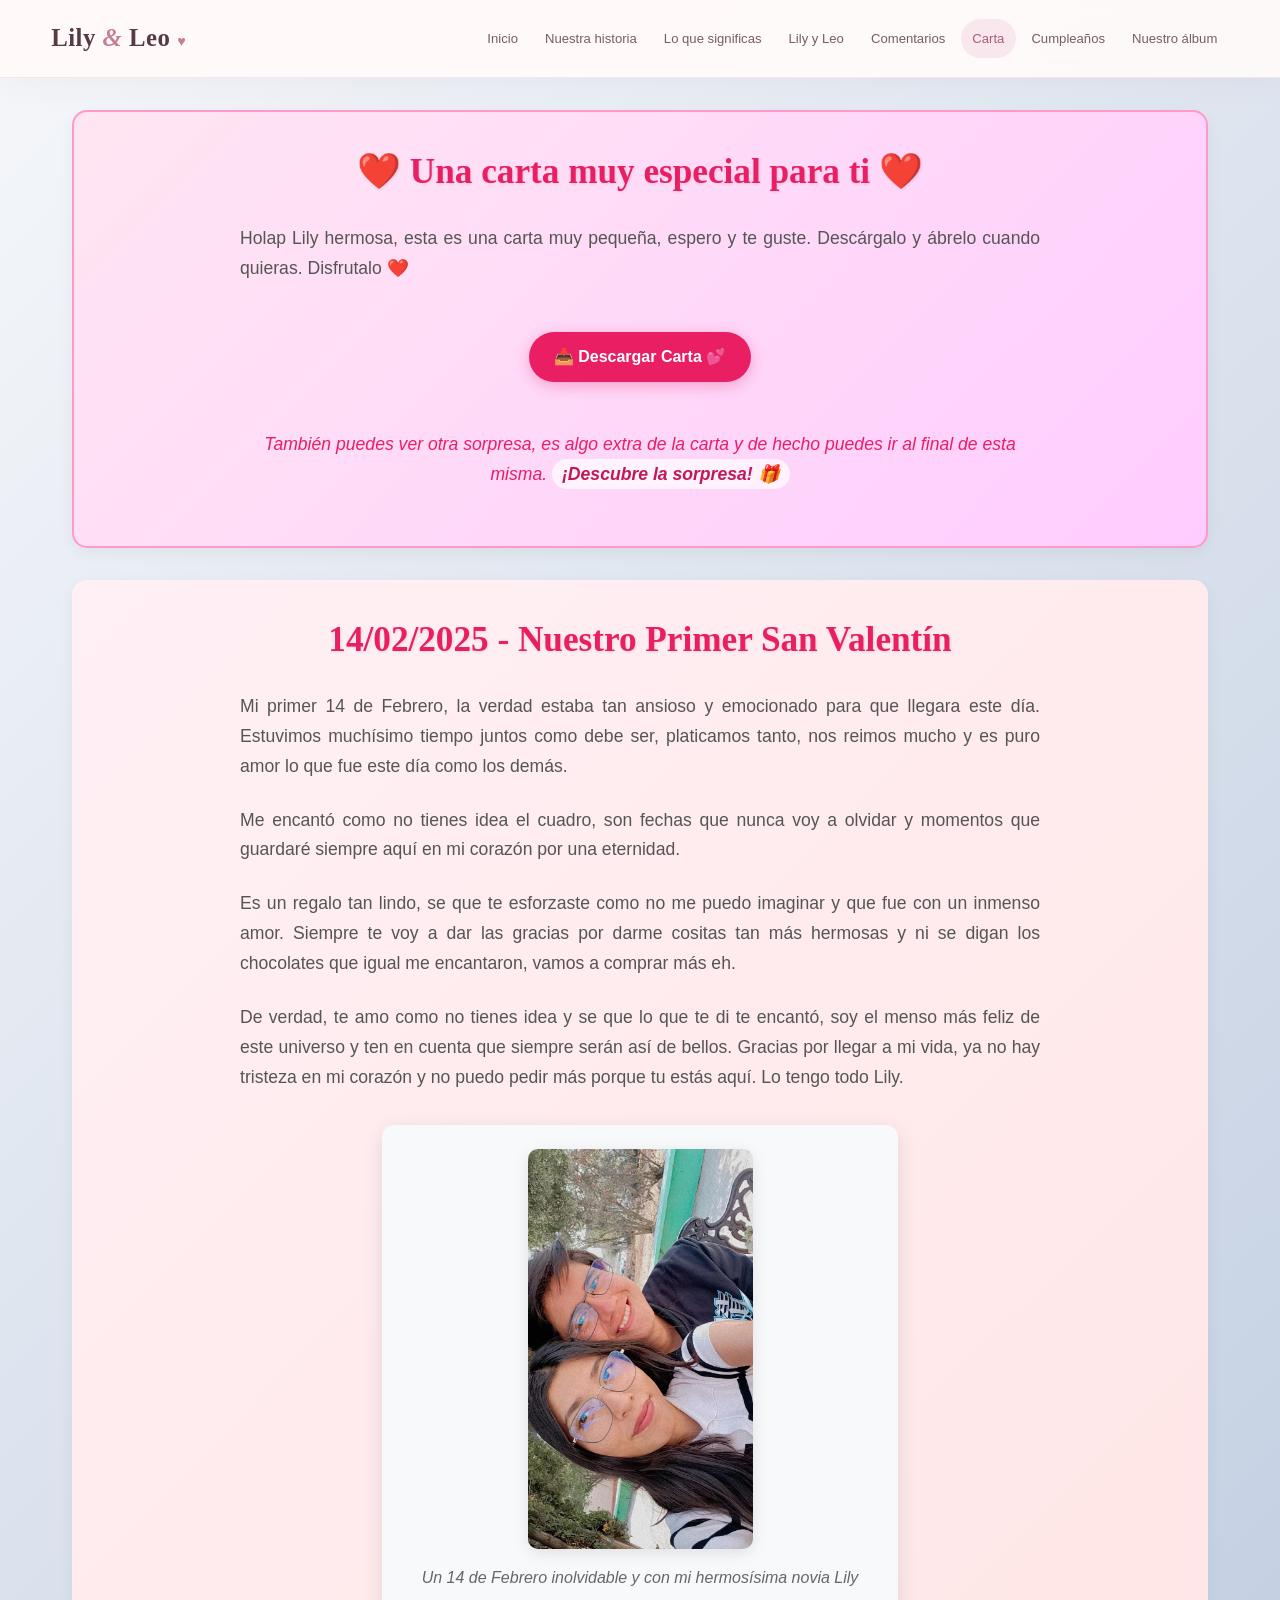
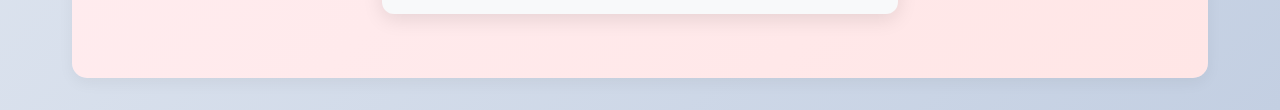
==== commit 5f6810e4: "style: share Lily and Leo header and consistent navigation across all pages" ====
--- a/nuevo/CartaLily.html
+++ b/nuevo/CartaLily.html
@@ -4,36 +4,34 @@
     <meta charset="UTF-8">
     <meta name="viewport" content="width=device-width, initial-scale=1.0">
     <title>Cartita para Lily</title>
-    <link rel="stylesheet" href="styles.css">
+    <link rel="stylesheet" href="styles.css?v=20261113-header-2">
     <link rel="icon" type="image/png" href="assets/lily-icon.png">
 </head>
 <body class="carta-page">
-    <header class="header">
-        <h1 class="logo">💖 Lily Leija 💖</h1>
-        <button class="menu-toggle" onclick="toggleMenu()">☰</button>
-
-        <nav class="nav-desktop">
-            <a href="nuevo.html">¿Qué está pasando?</a>
-            <a href="Desde que te conocí.html">Desde que te conocí</a>
-            <a href="Qué significas para mi.html">¿Qué significas para mí?</a>
-            <a href="Leo.html">Leo y Lily</a>
-            <a href="comentarios.html">Comentarios</a>
-            <a href="CartaLily.html" class="active">Carta para Lily</a>
-            <a href="Cumpleaños.html">Cumpleaños</a>
-            <a href="Collage L y L.html">Collage L y L</a>
-        </nav>
-
-        <nav id="mobile-menu" class="nav-mobile">
-            <a href="nuevo.html">¿Qué está pasando?</a>
-            <a href="Desde que te conocí.html">Desde que te conocí</a>
-            <a href="Qué significas para mi.html">¿Qué significas para mí?</a>
-            <a href="Leo.html">Leo y Lily</a>
-            <a href="comentarios.html">Comentarios</a>
-            <a href="CartaLily.html">Carta para Lily</a>
-            <a href="Cumpleaños.html">Cumpleaños</a>
-            <a href="Collage L y L.html">Collage L y L</a>
-        </nav>
-    </header>
+    <header class="header site-header">
+  <a class="site-brand" href="nuevo.html" aria-label="Lily y Leo, inicio">Lily <em>&amp;</em> Leo <span aria-hidden="true">♥</span></a>
+  <button class="menu-toggle" id="menu-toggle" type="button" aria-label="Abrir menú" aria-expanded="false" aria-controls="mobile-menu">☰</button>
+  <nav class="nav-desktop" aria-label="Navegación principal">
+    <a href="nuevo.html">Inicio</a>
+    <a href="Desde que te conocí.html">Nuestra historia</a>
+    <a href="Qué significas para mi.html">Lo que significas</a>
+    <a href="Leo.html">Lily y Leo</a>
+    <a href="comentarios.html">Comentarios</a>
+    <a href="CartaLily.html" class="active" aria-current="page">Carta</a>
+    <a href="Cumpleaños.html">Cumpleaños</a>
+    <a href="Collage L y L.html">Nuestro álbum</a>
+  </nav>
+  <nav id="mobile-menu" class="nav-mobile" aria-label="Navegación móvil">
+    <a href="nuevo.html">Inicio</a>
+    <a href="Desde que te conocí.html">Nuestra historia</a>
+    <a href="Qué significas para mi.html">Lo que significas</a>
+    <a href="Leo.html">Lily y Leo</a>
+    <a href="comentarios.html">Comentarios</a>
+    <a href="CartaLily.html" class="active" aria-current="page">Carta</a>
+    <a href="Cumpleaños.html">Cumpleaños</a>
+    <a href="Collage L y L.html">Nuestro álbum</a>
+  </nav>
+</header>
     
     <main>
         <!-- Sección de la carta principal -->
@@ -100,5 +98,6 @@
     </script>
 
     
+<script src="header.js?v=20261113-header-2" defer></script>
 </body>
 </html>
--- a/nuevo/styles.css
+++ b/nuevo/styles.css
@@ -629,7 +629,7 @@
 }
 
 .romantic-home .counter-card {
-  width: min(100%, 520px);
+  width: min(100%, 680px);
   padding: 1.4rem 1rem 1.2rem;
   border: 0;
   border-top: 1px solid rgba(199,125,149,.28);
@@ -829,19 +829,22 @@
 .together-description { max-width: 570px; margin: 0 auto 2rem; color: var(--romantic-muted); text-align: center; font: 1rem/1.8 Georgia, serif; }
 .counter-card {
   position: relative; display: flex; flex-direction: column; align-items: center;
-  width: min(100%, 330px); margin: 0 auto; padding: 2rem 2rem 1.7rem;
+  width: min(100%, 680px); margin: 0 auto; padding: 2rem clamp(1rem, 4vw, 2.5rem) 1.7rem;
   border: 1px solid rgba(199,125,149,.25); border-radius: 22px;
-  background: rgba(255,255,255,.67); box-shadow: 0 18px 48px rgba(121,72,90,.08);
+  background: rgba(255,255,255,.48); box-shadow: 0 18px 48px rgba(121,72,90,.06);
   backdrop-filter: blur(8px);
 }
 .counter-heart { color: var(--romantic-rose); font-size: 1.2rem; }
-.days-counter { margin-top: .2rem; color: #b75e7d; font: 400 clamp(3.4rem, 8vw, 4.8rem)/1.1 Georgia, serif; letter-spacing: -.05em; }
-.counter-label { color: #785965; font: 1.1rem Georgia, serif; }
+.time-counter { display: grid; grid-template-columns: repeat(4, minmax(0, 1fr)); gap: clamp(.5rem, 2vw, 1.5rem); width: 100%; margin-top: .7rem; }
+.time-unit { display: flex; flex-direction: column; align-items: center; gap: .35rem; }
+.time-value { color: #b75e7d; font: 400 clamp(2rem, 5.5vw, 3.8rem)/1.1 Georgia, serif; letter-spacing: -.05em; font-variant-numeric: tabular-nums; }
+.time-unit span { color: #785965; font: .88rem Georgia, serif; }
+
 .counter-date { margin-top: 1.1rem; color: #a98c97; font: .72rem "Segoe UI", sans-serif; letter-spacing: .1em; }
 .counter-footnote { margin: 1.5rem 0 0; color: #987b86; font: italic .95rem Georgia, serif; text-align: center; }
 .counter-footnote span { color: var(--romantic-rose); }
 .memory-section { border-top: 1px solid rgba(195,126,148,.18); }
-.memory-links { display: grid; grid-template-columns: repeat(3, 1fr); gap: 1rem; margin-top: 2.5rem; text-align: left; }
+.memory-links { display: grid; grid-template-columns: repeat(2, minmax(0, 1fr)); gap: 1.25rem; max-width: 850px; margin: 2.5rem auto 0; text-align: left; }
 .memory-link {
   position: relative; min-height: 205px; padding: 1.7rem; color: var(--romantic-ink);
   border: 1px solid rgba(199,125,149,.22); border-radius: 18px;
@@ -1657,3 +1660,203 @@
   .romantic-home .hero-photo-wrap { width: min(88%, 340px); }
   .romantic-home .hero-photo { min-height: 330px; }
 }
+
+/* Portada: reloj en vivo y accesos centrados */
+.romantic-home .counter-card {
+  width: min(100%, 760px);
+  padding: 1.5rem 0;
+}
+.romantic-home .time-counter {
+  display: grid;
+  grid-template-columns: repeat(4, minmax(0, 1fr));
+  gap: clamp(.5rem, 2vw, 1.2rem);
+  width: 100%;
+  margin: 1.2rem 0 .5rem;
+}
+.romantic-home .time-unit {
+  display: flex;
+  flex-direction: column;
+  align-items: stretch;
+  min-width: 0;
+  padding: 1.4rem .75rem 1rem;
+  gap: 0;
+  border: 1px solid rgba(199,125,149,.24);
+  border-radius: 18px;
+  background: linear-gradient(145deg, rgba(255,255,255,.8), rgba(245,219,229,.65));
+  box-shadow: 0 8px 24px rgba(121,72,90,.05);
+}
+.romantic-home .time-value {
+  display: block;
+  padding-bottom: 1rem;
+  color: #b75e7d;
+  font: 400 clamp(2rem, 5.8vw, 4.4rem)/1.1 Georgia, serif;
+  font-variant-numeric: tabular-nums;
+  letter-spacing: -.055em;
+  text-align: center;
+}
+.romantic-home .time-unit > span {
+  display: block;
+  border-top: 1px solid rgba(183,94,125,.25);
+  padding-top: .85rem;
+  color: #785965;
+  font: .75rem/1.4 "Segoe UI", sans-serif;
+  letter-spacing: .12em;
+  text-transform: uppercase;
+  text-align: center;
+}
+.romantic-home .memory-section {
+  padding-top: 4rem;
+  padding-bottom: 4rem;
+}
+.romantic-home .memory-links {
+  display: grid;
+  grid-template-columns: repeat(2, minmax(0, 1fr));
+  width: min(100%, 760px);
+  max-width: 760px;
+  margin: 2.5rem auto 0;
+  gap: 1.5rem;
+  border: 0;
+  text-align: center;
+}
+.romantic-home .memory-link {
+  display: flex;
+  flex-direction: column;
+  align-items: center;
+  justify-content: center;
+  min-width: 0;
+  min-height: 210px;
+  padding: 2rem 1.5rem;
+  border: 1px solid rgba(199,125,149,.26);
+  border-radius: 20px;
+  background: rgba(255,255,255,.45);
+  box-shadow: 0 8px 24px rgba(121,72,90,.04);
+  text-align: center;
+}
+.romantic-home .memory-link:last-child { border-right: 1px solid rgba(199,125,149,.26); }
+.romantic-home .memory-icon { margin-bottom: 1rem; font-size: 2rem; }
+.romantic-home .memory-link-copy { max-width: 260px; }
+.romantic-home .memory-link:focus-visible {
+  outline: 2px solid #b75e7d;
+  outline-offset: 5px;
+}
+.romantic-home .memory-link:hover {
+  background: rgba(255,255,255,.8);
+  box-shadow: 0 12px 28px rgba(121,72,90,.09);
+}
+@media (max-width: 540px) {
+  .romantic-home .time-unit { padding: 1rem .3rem .75rem; border-radius: 12px; }
+  .romantic-home .time-value { font-size: clamp(1.6rem, 7vw, 2.5rem); padding-bottom: .7rem; }
+  .romantic-home .time-unit > span { font-size: .58rem; letter-spacing: .035em; padding-top: .65rem; }
+  .romantic-home .memory-links { grid-template-columns: 1fr; max-width: 380px; gap: 1rem; }
+  .romantic-home .memory-link { min-height: 170px; padding: 1.5rem; }
+}
+
+/* Nuestra historia: misma identidad de portada, lectura editorial */
+.romantic-home.story-page .story-main {
+  position: relative;
+  z-index: 1;
+  padding-top: clamp(3rem, 7vw, 6rem);
+  padding-bottom: clamp(3rem, 7vw, 6rem);
+}
+.story-page .story-article { max-width: 960px; margin: 0 auto; }
+.story-page .story-heading { text-align: center; margin-bottom: 3rem; }
+.story-page .story-ornament { display: block; color: var(--romantic-rose); font: 2rem Georgia, serif; margin-bottom: 1.2rem; }
+.story-page .story-heading h1 {
+  margin: 0; color: #563b47;
+  font: 400 clamp(3.5rem, 7.5vw, 6.8rem)/.98 Georgia, serif;
+  letter-spacing: -.065em; text-shadow: none; text-align: center;
+}
+.story-page .story-prose {
+  max-width: 900px; margin: 0 auto;
+  border-top: 1px solid rgba(195,126,148,.25);
+  border-bottom: 1px solid rgba(195,126,148,.25);
+  padding: 2.5rem 0 1rem;
+}
+.story-page .story-prose p {
+  margin: 0 0 1.6rem; padding: 0;
+  color: var(--romantic-muted);
+  font: 400 1.08rem/1.9 Georgia, serif;
+  text-align: justify;
+  text-align-last: left;
+  hyphens: auto;
+  overflow-wrap: break-word;
+}
+@media (max-width: 640px) {
+  .story-page .story-heading h1 { font-size: clamp(3.5rem, 16vw, 5.2rem); }
+  .story-page .story-heading { margin-bottom: 2rem; }
+  .story-page .story-prose { padding-top: 1.8rem; }
+  .story-page .story-prose p { font-size: 1rem; }
+}
+
+/* ¿Qué significas para mi?: conservar versos y compartir lectura editorial */
+.meaning-page .fragmento-cancion {
+  max-width: 760px;
+  margin: 3rem auto 1.5rem;
+  padding: 2rem clamp(1rem, 4vw, 2.5rem);
+  background: rgba(255,255,255,.45);
+  border: 1px solid rgba(195,126,148,.25);
+  border-radius: 18px;
+  box-shadow: none;
+}
+.meaning-page .story-prose .fragmento-cancion p {
+  margin: 0;
+  color: #785965;
+  font-style: italic;
+  text-align: center;
+  text-align-last: center;
+  hyphens: none;
+}
+.romantic-home .romantic-logo { flex-shrink: 0; white-space: nowrap; }
+@media (max-width: 1400px) {
+  .romantic-home .nav-desktop { display: none; }
+  .romantic-home .menu-toggle { display: block; }
+}
+
+/* Encabezado único: independiente de los estilos particulares de cada página. */
+body .header.site-header {
+  position: relative; z-index: 20; display: flex; align-items: center;
+  justify-content: space-between; gap: 1.5rem; min-height: 78px;
+  box-sizing: border-box; margin: 0; padding: .85rem clamp(1rem,4vw,3.5rem);
+  background: rgba(255,250,249,.96); color: #563b47;
+  border: 0; border-bottom: 1px solid rgba(195,126,148,.16);
+  border-radius: 0; box-shadow: 0 8px 30px rgba(116,65,82,.045);
+  backdrop-filter: blur(14px); text-align: left; line-height: 1.6;
+}
+body .header.site-header .site-brand {
+  flex-shrink: 0; white-space: nowrap; color: #563b47;
+  font: 700 1.55rem/1.3 Georgia,serif; letter-spacing: .02em;
+  text-decoration: none; text-shadow: none;
+}
+body .header.site-header .site-brand em { color: #c77d95; }
+body .header.site-header .site-brand span { color: #c77d95; font-size: .9rem; }
+body .header.site-header .nav-desktop {
+  display: flex; align-items: center; justify-content: flex-end; flex-wrap: nowrap;
+  gap: .25rem; margin: 0; padding: 0; background: transparent;
+}
+body .header.site-header nav a {
+  display: block; color: #775b66; padding: .55rem .72rem; margin: 0;
+  font: 400 .82rem/1.6 "Segoe UI",sans-serif; white-space: nowrap;
+  border: 0; border-radius: 999px; background: transparent;
+  text-decoration: none; text-shadow: none; box-shadow: none; transform: none;
+}
+body .header.site-header nav a:hover,
+body .header.site-header nav a.active { color: #ad5b7a; background: #f8e7ec; }
+body .header.site-header .menu-toggle {
+  display: none; padding: .25rem .6rem; margin: 0; border: 0;
+  background: transparent; color: #ad5b7a; font: 1.6rem/1.4 "Segoe UI",sans-serif;
+  box-shadow: none; cursor: pointer;
+}
+body .header.site-header .nav-mobile { display: none; }
+body .header.site-header a:focus-visible,
+body .header.site-header button:focus-visible { outline: 2px solid #ad5b7a; outline-offset: 3px; }
+@media (max-width: 1100px) {
+  body .header.site-header .nav-desktop { display: none; }
+  body .header.site-header .menu-toggle { display: block; }
+  body .header.site-header .nav-mobile {
+    position: absolute; top: 100%; left: 0; right: 0; width: auto;
+    margin: 0; padding: .7rem 1rem; background: #fff8f8;
+    border: 1px solid #f0dce2; border-radius: 0 0 16px 16px;
+    box-shadow: 0 12px 24px rgba(116,65,82,.08); z-index: 21;
+  }
+  body .header.site-header .nav-mobile.show { display: flex; flex-direction: column; gap: .2rem; }
+}
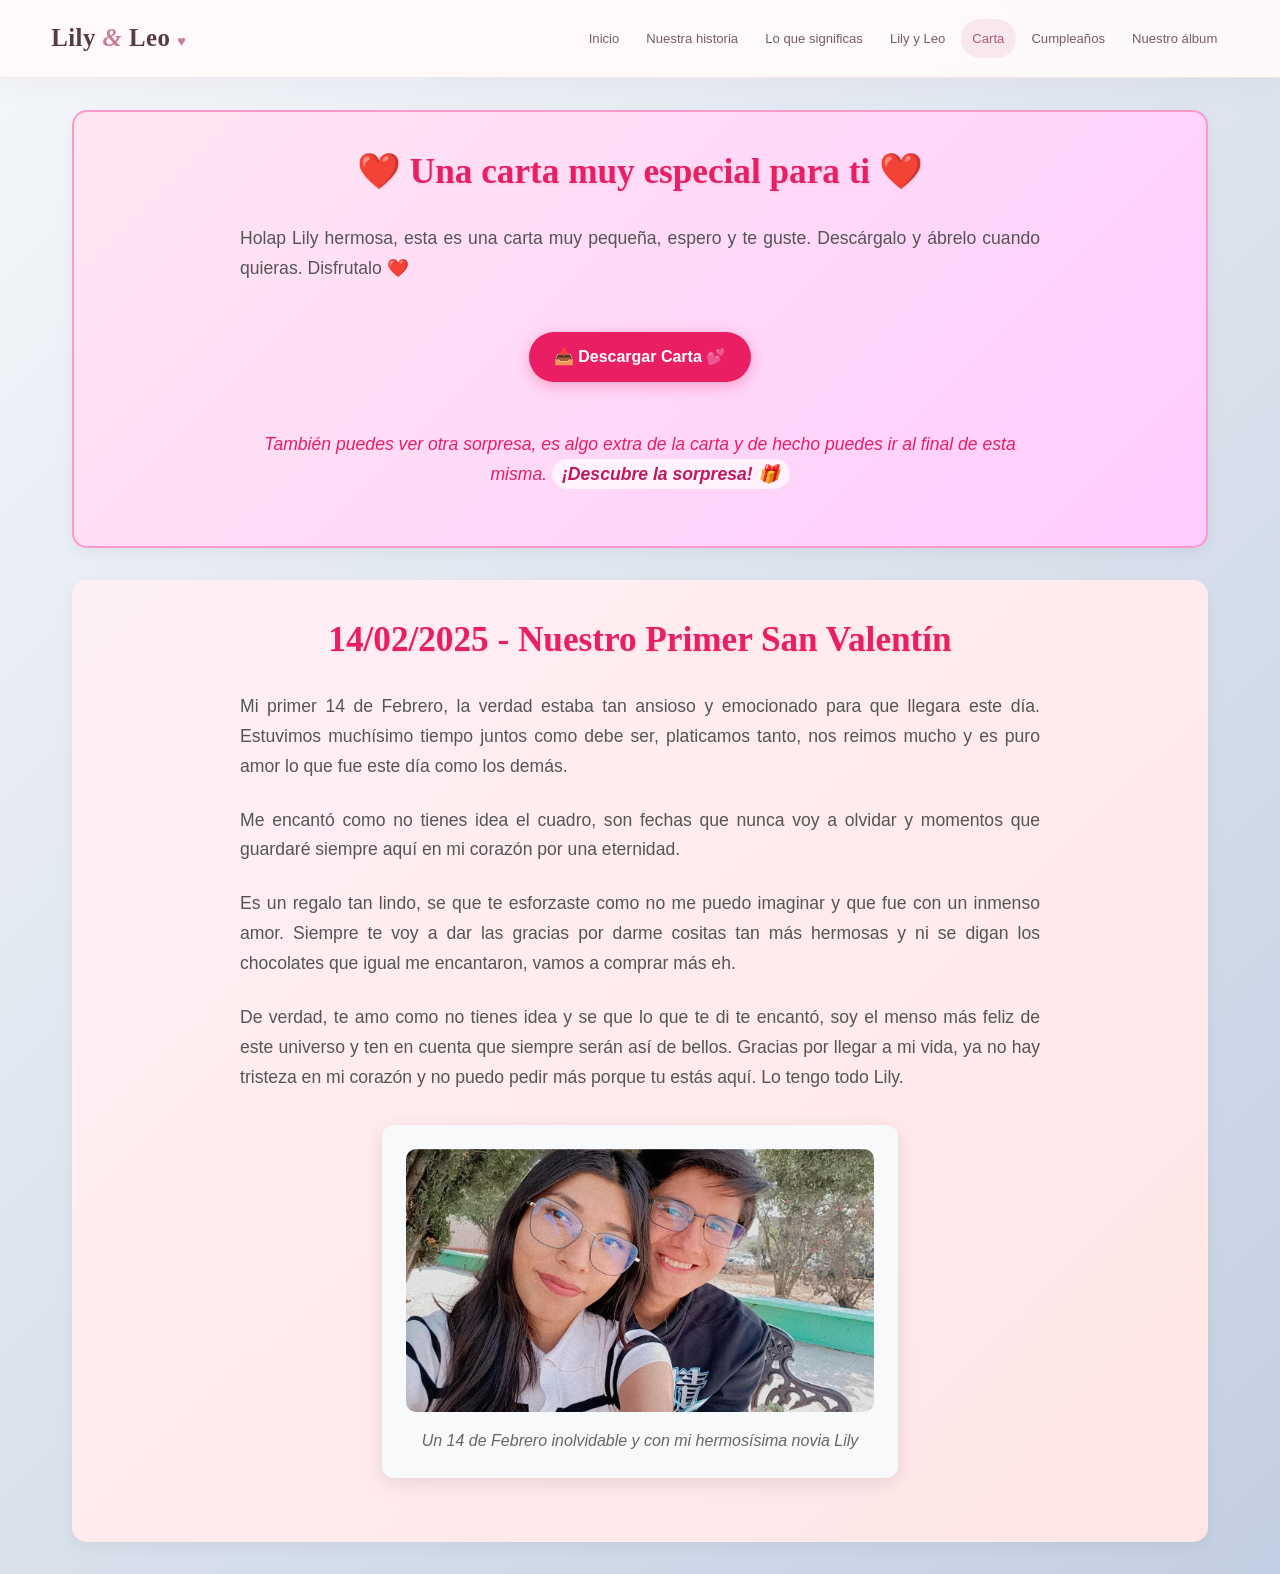
==== commit d2f8d033: "Remove unused comments page and fix letter photo orientation" ====
--- a/nuevo/CartaLily.html
+++ b/nuevo/CartaLily.html
@@ -4,7 +4,7 @@
     <meta charset="UTF-8">
     <meta name="viewport" content="width=device-width, initial-scale=1.0">
     <title>Cartita para Lily</title>
-    <link rel="stylesheet" href="styles.css?v=20261113-header-2">
+    <link rel="stylesheet" href="styles.css?v=20261116-carta-photo">
     <link rel="icon" type="image/png" href="assets/lily-icon.png">
 </head>
 <body class="carta-page">
@@ -16,7 +16,6 @@
     <a href="Desde que te conocí.html">Nuestra historia</a>
     <a href="Qué significas para mi.html">Lo que significas</a>
     <a href="Leo.html">Lily y Leo</a>
-    <a href="comentarios.html">Comentarios</a>
     <a href="CartaLily.html" class="active" aria-current="page">Carta</a>
     <a href="Cumpleaños.html">Cumpleaños</a>
     <a href="Collage L y L.html">Nuestro álbum</a>
@@ -26,7 +25,6 @@
     <a href="Desde que te conocí.html">Nuestra historia</a>
     <a href="Qué significas para mi.html">Lo que significas</a>
     <a href="Leo.html">Lily y Leo</a>
-    <a href="comentarios.html">Comentarios</a>
     <a href="CartaLily.html" class="active" aria-current="page">Carta</a>
     <a href="Cumpleaños.html">Cumpleaños</a>
     <a href="Collage L y L.html">Nuestro álbum</a>
@@ -69,7 +67,7 @@
             <!-- Imagen centrada y de tamaño reducido -->
             <div class="centered-image">
                 <figure>
-                    <img src="assets/14conLL.jpeg" alt="14 de Febrero con mi hermosa novia">
+                    <div class="letter-photo-horizontal"><img src="assets/14conLL.jpeg" alt="14 de Febrero con mi hermosa novia"></div>
                     <figcaption>Un 14 de Febrero inolvidable y con mi hermosísima novia Lily</figcaption>
                 </figure>
             </div>
--- a/nuevo/styles.css
+++ b/nuevo/styles.css
@@ -1860,3 +1860,147 @@
   }
   body .header.site-header .nav-mobile.show { display: flex; flex-direction: column; gap: .2rem; }
 }
+
+/* Lily y Leo: capítulos por año; el contenido conserva su orden original. */
+.chapters-page .chapters-main { max-width: 1160px; }
+.chapters-page .chapter-index {
+  display: flex; justify-content: center; flex-wrap: wrap; gap: .6rem;
+  margin: 0 auto 4rem; padding: 1rem 0;
+  border-top: 1px solid #ecd5de; border-bottom: 1px solid #ecd5de;
+}
+.chapters-page .chapter-index a {
+  padding: .65rem 1.35rem; border-radius: 999px;
+  color: #a84e70; background: rgba(255,250,249,.8);
+  font: 500 .9rem/1.5 "Segoe UI",sans-serif; text-decoration: none;
+  border: 1px solid rgba(195,126,148,.2);
+}
+.chapters-page .chapter-index a:hover { background: #f8e5e9; }
+.chapters-page .chapter-index a:focus-visible { outline: 2px solid #a84e70; outline-offset: 4px; }
+.chapters-page .memory-chapter {
+  padding: 0; margin: 0 0 5rem; background: transparent; border-radius: 0;
+  box-shadow: none; scroll-margin-top: 2rem;
+}
+.chapters-page .chapter-heading {
+  margin: 0 0 2.5rem; padding-bottom: 1.2rem;
+  border-bottom: 1px solid #ecd5de; color: #a84e70;
+  font: 400 clamp(2.2rem,5vw,3.4rem)/1.2 Georgia,serif;
+  text-shadow: none; text-align: left; letter-spacing: -.035em;
+}
+.chapters-page .memory-entry { margin: 0 0 4rem; padding: 0 0 4rem; border-bottom: 1px solid #ecd5de; }
+.chapters-page .memory-entry:last-child { margin-bottom: 0; padding-bottom: 0; border-bottom: 0; }
+.chapters-page .memory-date {
+  margin: 0 0 1.6rem; color: #a84e70;
+  font: 500 .95rem/1.5 "Segoe UI",sans-serif; letter-spacing: .12em;
+}
+.chapters-page .memory-chapter p {
+  max-width: 900px; margin: 0 auto 1.6rem; padding: 0;
+  color: var(--romantic-muted); font: 400 1.08rem/1.9 Georgia,serif;
+  text-align: justify; text-align-last: left; hyphens: auto; overflow-wrap: break-word;
+}
+.chapters-page .collage-container {
+  grid-template-columns: repeat(3,minmax(0,1fr)); gap: 1.25rem; align-items: center; margin: 2.5rem 0 0;
+}
+.chapters-page .collage-container img {
+  display: block; width: 100%; height: auto; object-fit: contain;
+  border: 6px solid #fffaf9; border-radius: 10px; box-shadow: 0 8px 24px rgba(116,65,82,.08);
+}
+.chapters-page .collage-container-vertical, .chapters-page .memory-videos {
+  display: grid; grid-template-columns: repeat(2,minmax(0,1fr));
+  align-items: start; gap: 1.5rem; margin: 2.5rem 0 0;
+}
+.chapters-page .collage-container-vertical:has(> figure:nth-child(3)) { grid-template-columns: repeat(3,minmax(0,1fr)); }
+.chapters-page .collage-container-vertical > figure:only-child,
+.chapters-page .memory-videos > figure:only-child { grid-column: 1 / -1; width: min(100%,620px); justify-self: center; }
+.chapters-page figure {
+  min-width: 0; margin: 0; padding: .65rem .65rem 1rem;
+  border: 1px solid rgba(195,126,148,.2); border-radius: 12px;
+  background: rgba(255,250,249,.75); box-shadow: 0 8px 24px rgba(116,65,82,.04);
+}
+.chapters-page figure:hover, .chapters-page img:hover, .chapters-page video:hover { transform: none; }
+.chapters-page figure img, .chapters-page figure video {
+  display: block; max-width: 100%; width: 100%; height: auto; max-height: 620px;
+  margin: 0 auto; border-radius: 6px; object-fit: contain; box-shadow: none;
+}
+.chapters-page figure video { background: #30252b; max-height: 520px; }
+.chapters-page figcaption { color: #8d737d; font: italic .95rem/1.65 Georgia,serif; margin-top: 1rem; padding: 0 .5rem; }
+@media (max-width: 640px) {
+  .chapters-page .chapter-index { margin-bottom: 2.5rem; }
+  .chapters-page .memory-chapter p { font-size: 1rem; }
+  .chapters-page .collage-container { grid-template-columns: repeat(2,minmax(0,1fr)); gap: .65rem; }
+  .chapters-page .collage-container-vertical,
+  .chapters-page .collage-container-vertical:has(> figure:nth-child(3)),
+  .chapters-page .memory-videos { grid-template-columns: 1fr; gap: 1.25rem; }
+  .chapters-page .memory-entry { margin-bottom: 3rem; padding-bottom: 3rem; }
+}
+
+/* Collages fluidos: las tarjetas conservan la proporción de cada fotografía. */
+.chapters-page .collage-container,
+.chapters-page .collage-container-vertical,
+.chapters-page .collage-container-vertical:has(> figure:nth-child(3)) {
+  display: block; columns: 2; column-gap: 1rem; margin: 2rem 0 0;
+}
+.chapters-page .collage-container { columns: 3; }
+.chapters-page .collage-container > figure,
+.chapters-page .collage-container-vertical > figure {
+  display: inline-block; vertical-align: top; width: 100%;
+  break-inside: avoid; margin: 0 0 1rem; padding: .6rem;
+  border: 1px solid rgba(195,126,148,.2); border-radius: 12px;
+  background: rgba(255,250,249,.8); box-shadow: 0 8px 24px rgba(116,65,82,.06);
+}
+.chapters-page .collage-container-vertical:has(> figure:only-child) {
+  columns: 1; max-width: 720px; margin: 2rem auto 0;
+}
+.chapters-page .collage-container-vertical:has(img[src="assets/DiaXV.jpeg"]) { max-width: 440px; }
+.chapters-page .collage-container-vertical > figure:only-child { width: 100%; }
+.chapters-page .collage-container img,
+.chapters-page .collage-container-vertical img {
+  display: block; width: 100%; max-width: none; height: auto; max-height: none;
+  margin: 0; border: 0; border-radius: 6px; box-shadow: none; object-fit: contain;
+}
+.chapters-page .collage-container-vertical figcaption {
+  margin: .85rem 0 .4rem; padding: 0 .5rem;
+}
+.chapters-page .oriented-photo {
+  position: relative; width: 100%; aspect-ratio: 1280 / 720;
+  overflow: hidden; border-radius: 6px;
+}
+.chapters-page .oriented-photo.wide-photo { aspect-ratio: 1600 / 844; }
+.chapters-page .oriented-photo img {
+  position: absolute; left: 50%; top: 50%; width: 56.25%; height: auto;
+  max-width: none; max-height: none; border-radius: 0;
+}
+.chapters-page .oriented-photo.wide-photo img { width: 52.75%; }
+.chapters-page .turn-right img,
+.chapters-page .turn-right img:hover { transform: translate(-50%,-50%) rotate(90deg); }
+.chapters-page .turn-left img,
+.chapters-page .turn-left img:hover { transform: translate(-50%,-50%) rotate(-90deg); }
+@media (max-width: 640px) {
+  .chapters-page .collage-container { columns: 2; column-gap: .65rem; }
+  .chapters-page .collage-container-vertical,
+  .chapters-page .collage-container-vertical:has(> figure:nth-child(3)) { columns: 1; }
+}
+
+/* La primera fecha combina una toma vertical y dos horizontales. */
+.chapters-page .collage-container-vertical:has(> figure:nth-child(3)) {
+  display: grid; grid-template-columns: .7fr 1fr; grid-template-rows: min-content 1fr;
+  gap: 1rem; align-items: start;
+}
+.chapters-page .collage-container-vertical:has(> figure:nth-child(3)) > figure { margin: 0; }
+.chapters-page .collage-container-vertical:has(> figure:nth-child(3)) > figure:first-child { grid-row: 1 / span 2; }
+@media (max-width: 640px) {
+  .chapters-page .collage-container-vertical:has(> figure:nth-child(3)) { display: block; columns: 1; }
+  .chapters-page .collage-container-vertical:has(> figure:nth-child(3)) > figure { margin-bottom: 1rem; }
+}
+
+/* Carta: orientación horizontal sin modificar el archivo original. */
+body.carta-page .centered-image .letter-photo-horizontal {
+  position: relative; width: 100%; aspect-ratio: 1280 / 720;
+  overflow: hidden; border-radius: 10px;
+}
+body.carta-page .centered-image .letter-photo-horizontal img,
+body.carta-page .centered-image .letter-photo-horizontal img:hover {
+  position: absolute; left: 50%; top: 50%; width: 56.25%;
+  height: auto; max-width: none; max-height: none; margin: 0;
+  border-radius: 0; box-shadow: none;
+  transform: translate(-50%, -50%) rotate(90deg);
+}
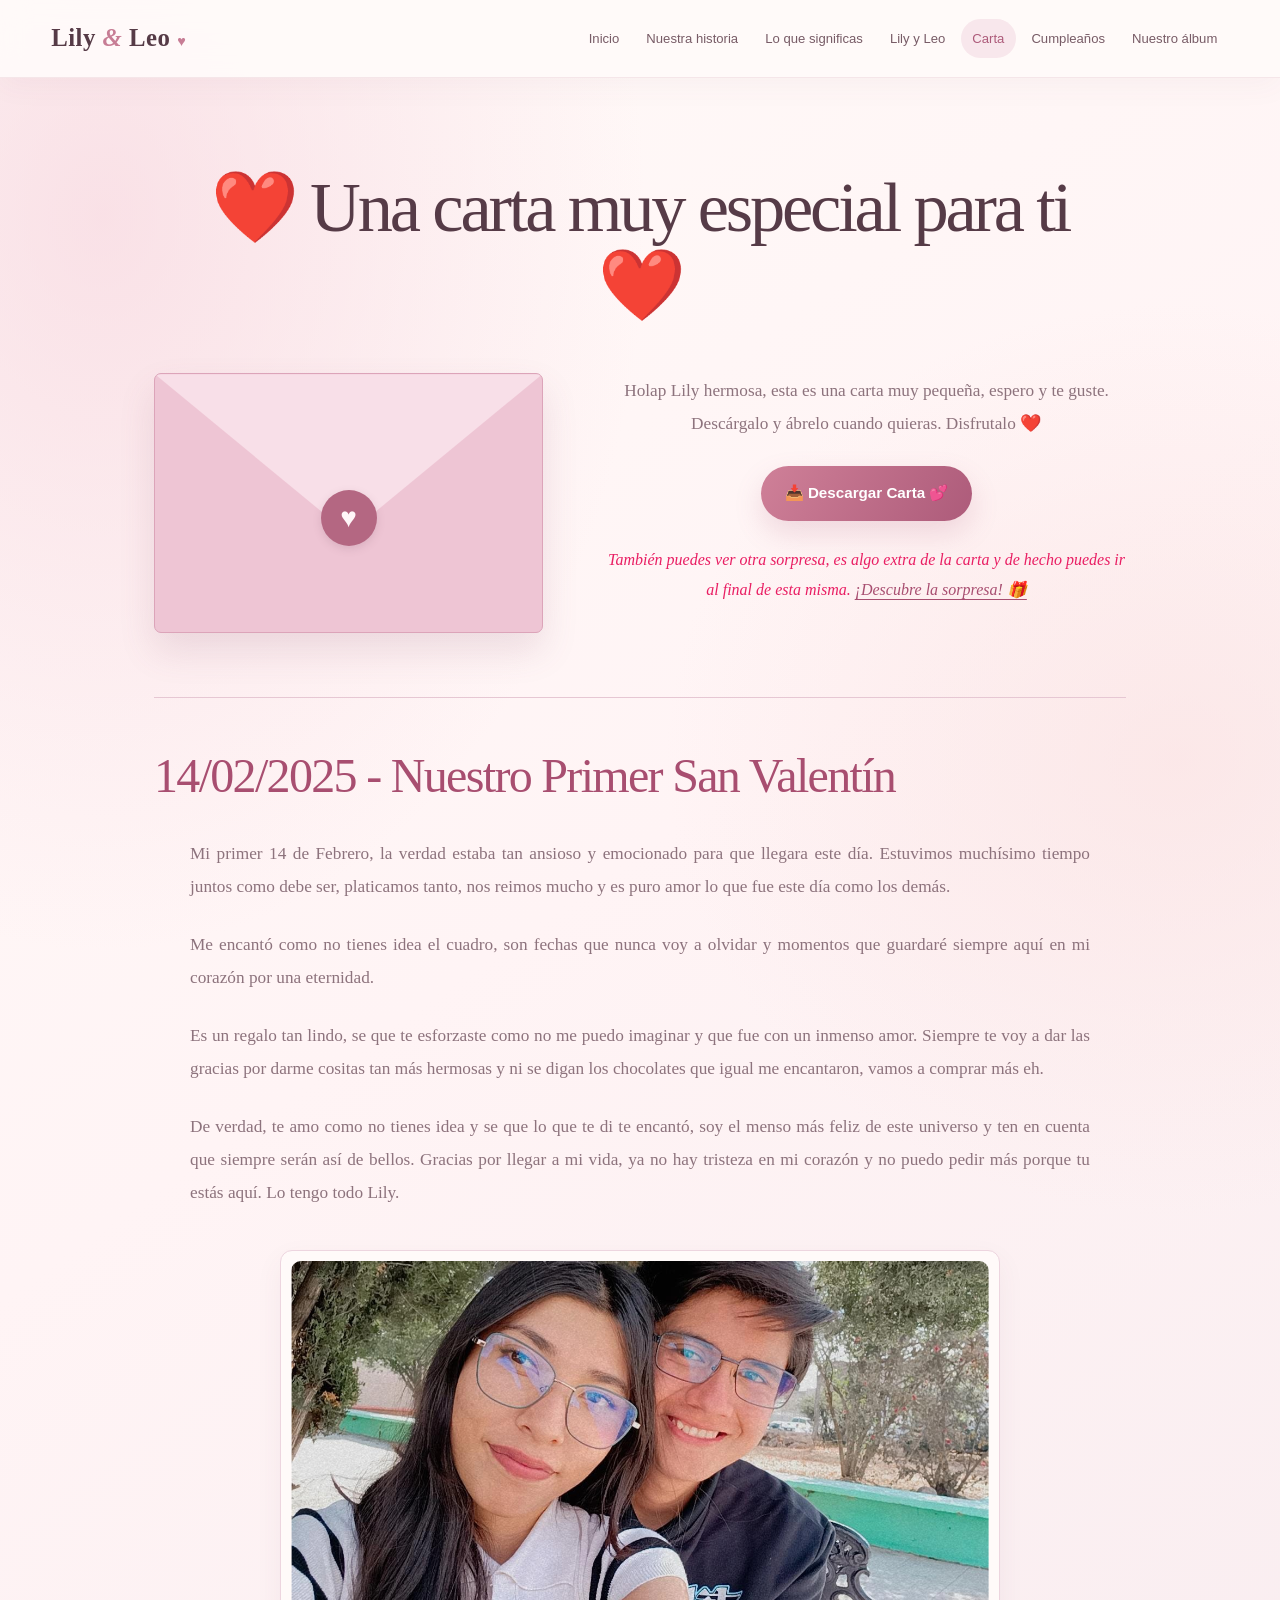
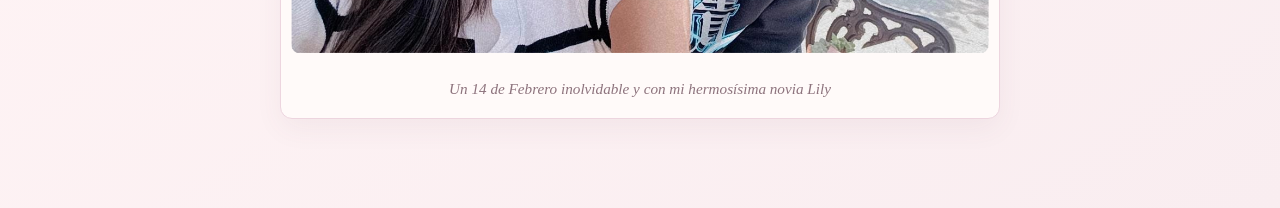
==== commit 14e3160c: "style: apply romantic envelope design to Carta preserving content" ====
--- a/nuevo/CartaLily.html
+++ b/nuevo/CartaLily.html
@@ -4,10 +4,10 @@
     <meta charset="UTF-8">
     <meta name="viewport" content="width=device-width, initial-scale=1.0">
     <title>Cartita para Lily</title>
-    <link rel="stylesheet" href="styles.css?v=20261116-carta-photo">
+    <link rel="stylesheet" href="styles.css?v=20261116-romantic-envelope">
     <link rel="icon" type="image/png" href="assets/lily-icon.png">
 </head>
-<body class="carta-page">
+<body class="carta-page romantic-home romantic-letter">
     <header class="header site-header">
   <a class="site-brand" href="nuevo.html" aria-label="Lily y Leo, inicio">Lily <em>&amp;</em> Leo <span aria-hidden="true">♥</span></a>
   <button class="menu-toggle" id="menu-toggle" type="button" aria-label="Abrir menú" aria-expanded="false" aria-controls="mobile-menu">☰</button>
@@ -31,10 +31,11 @@
   </nav>
 </header>
     
-    <main>
+    <main class="letter-main">
         <!-- Sección de la carta principal -->
         <section class="intro-section">
-            <h2>❤️ Una carta muy especial para ti ❤️</h2>
+            <h1>❤️ Una carta muy especial para ti ❤️</h1>
+<div class="envelope-layout"><div class="romantic-envelope" aria-hidden="true"><span class="envelope-seal">♥</span></div>
             <div class="card-content">
                 <p>Holap Lily hermosa, esta es una carta muy pequeña, espero y te guste. Descárgalo y ábrelo cuando quieras. Disfrutalo ❤️</p>
                 
@@ -48,6 +49,7 @@
                     <a href="https://www.canva.com/design/DAGfC0rDvSs/C9Ge1U0GQg8JGspx8E8qHw/edit?utm_content=DAGfC0rDvSs&utm_campaign=designshare&utm_medium=link2&utm_source=sharebutton" target="_blank" class="surprise-link">¡Descubre la sorpresa! 🎁</a>
                 </p>
             </div>
+</div>
         </section>
 
         <!-- Sección del 14 de Febrero -->
@@ -74,26 +76,7 @@
         </section>
     </main>
 
-    <script>
-        function toggleMenu() {
-            const menu = document.getElementById("mobile-menu");
-            menu.classList.toggle("show");
-        }
 
-        // Efecto para el botón de descarga
-        document.addEventListener('DOMContentLoaded', function() {
-            const downloadBtn = document.querySelector('.descargar-boton');
-            if (downloadBtn) {
-                downloadBtn.addEventListener('click', function() {
-                    this.innerHTML = '📥 Descargando... 💕';
-                    setTimeout(() => {
-                        this.innerHTML = '📥 ¡Descargado! 💕';
-                        this.style.background = '#4CAF50';
-                    }, 1500);
-                });
-            }
-        });
-    </script>
 
     
 <script src="header.js?v=20261113-header-2" defer></script>
--- a/nuevo/styles.css
+++ b/nuevo/styles.css
@@ -2004,3 +2004,65 @@
   border-radius: 0; box-shadow: none;
   transform: translate(-50%, -50%) rotate(90deg);
 }
+
+/* Carta · sobre romántico, misma identidad que portada. */
+body.romantic-letter .letter-main {
+  position: relative; max-width: 1100px; margin: 0 auto;
+  padding: clamp(3rem,7vw,6rem) clamp(1.1rem,5vw,4rem);
+}
+body.romantic-letter .intro-section,
+body.romantic-letter .valentine-section {
+  background: transparent; border: 0; border-radius: 0; box-shadow: none; padding: 0; margin: 0;
+}
+body.romantic-letter h1 {
+  color: #563b47; font: 400 clamp(2.6rem,5.5vw,4.8rem)/1.12 Georgia,serif;
+  letter-spacing: -.045em; text-align: center; margin: 0 auto 3rem; max-width: 900px;
+}
+body.romantic-letter .envelope-layout { display: grid; grid-template-columns: .75fr 1fr; align-items: center; gap: clamp(2rem,5vw,4rem); }
+body.romantic-letter .romantic-envelope {
+  position: relative; width: 100%; aspect-ratio: 1.5; overflow: hidden;
+  background: #eec5d4; border: 1px solid #dca4b9; border-radius: 7px;
+  box-shadow: 0 18px 36px rgba(137,81,107,.14);
+}
+body.romantic-letter .romantic-envelope::before {
+  content: ""; position: absolute; inset: 0; background: #f8dfe8;
+  clip-path: polygon(0 0,100% 0,50% 62%);
+}
+body.romantic-letter .envelope-seal {
+  position: absolute; left: 50%; top: 56%; transform: translate(-50%,-50%);
+  display: grid; place-items: center; width: 56px; height: 56px; border-radius: 50%;
+  color: #fff6f8; background: #b46782; font: 28px Georgia,serif;
+  box-shadow: 0 3px 8px rgba(128,85,104,.18);
+}
+body.romantic-letter .card-content { max-width: none; margin: 0; }
+body.romantic-letter p { color: var(--romantic-muted); font: 400 1.08rem/1.9 Georgia,serif; margin: 0 0 1.6rem; }
+body.romantic-letter .card-content p { text-align: center; }
+body.romantic-letter .action-buttons { margin: 1.5rem 0; }
+body.romantic-letter .descargar-boton {
+  margin: 0; padding: 1rem 1.5rem; border-radius: 999px;
+  background: linear-gradient(120deg,#cf8098,#ad5b7a); color: white;
+  font: 600 .95rem/1.5 "Segoe UI",sans-serif;
+  box-shadow: 0 12px 28px rgba(173,91,122,.18);
+}
+body.romantic-letter .descargar-boton:hover { background: #a84e70; transform: translateY(-2px); }
+body.romantic-letter .extra-surprise { margin-top: 1.5rem; font-size: 1rem; }
+body.romantic-letter .surprise-link { display: inline; color: #a84e70; background: transparent; padding: 0; border-radius: 0; font-weight: 400; text-decoration: underline; text-underline-offset: 4px; }
+body.romantic-letter .surprise-link:hover { background: transparent; color: #86405a; }
+body.romantic-letter main a:focus-visible { outline: 2px solid #a84e70; outline-offset: 5px; }
+body.romantic-letter .valentine-section { margin-top: 4rem; padding-top: 3rem; border-top: 1px solid #e6c7d3; }
+body.romantic-letter .valentine-section h2 {
+  color: #a84e70; font: 400 clamp(2rem,4vw,3rem)/1.25 Georgia,serif;
+  text-shadow: none; text-align: left; margin: 0 0 2rem; letter-spacing: -.035em;
+}
+body.romantic-letter .memory-content { max-width: 900px; margin: 0 auto; }
+body.romantic-letter .memory-content p { text-align: justify; hyphens: auto; overflow-wrap: break-word; }
+body.romantic-letter .centered-image { display: block; max-width: 720px; width: 100%; margin: 2.5rem auto 0; }
+body.romantic-letter .centered-image figure { padding: .65rem; background: #fffaf9; border: 1px solid #edd5df; box-shadow: 0 10px 28px rgba(109,61,80,.06); }
+body.romantic-letter .centered-image figure:hover { transform: none; }
+body.romantic-letter .centered-image figcaption { color: #8d737d; font: italic .95rem/1.65 Georgia,serif; padding: .4rem .5rem; }
+@media(max-width:640px) {
+  body.romantic-letter .envelope-layout { grid-template-columns: 1fr; gap: 2rem; }
+  body.romantic-letter .romantic-envelope { max-width: 300px; margin: auto; }
+  body.romantic-letter p { font-size: 1rem; }
+  body.romantic-letter .valentine-section { margin-top: 3rem; padding-top: 2rem; }
+}
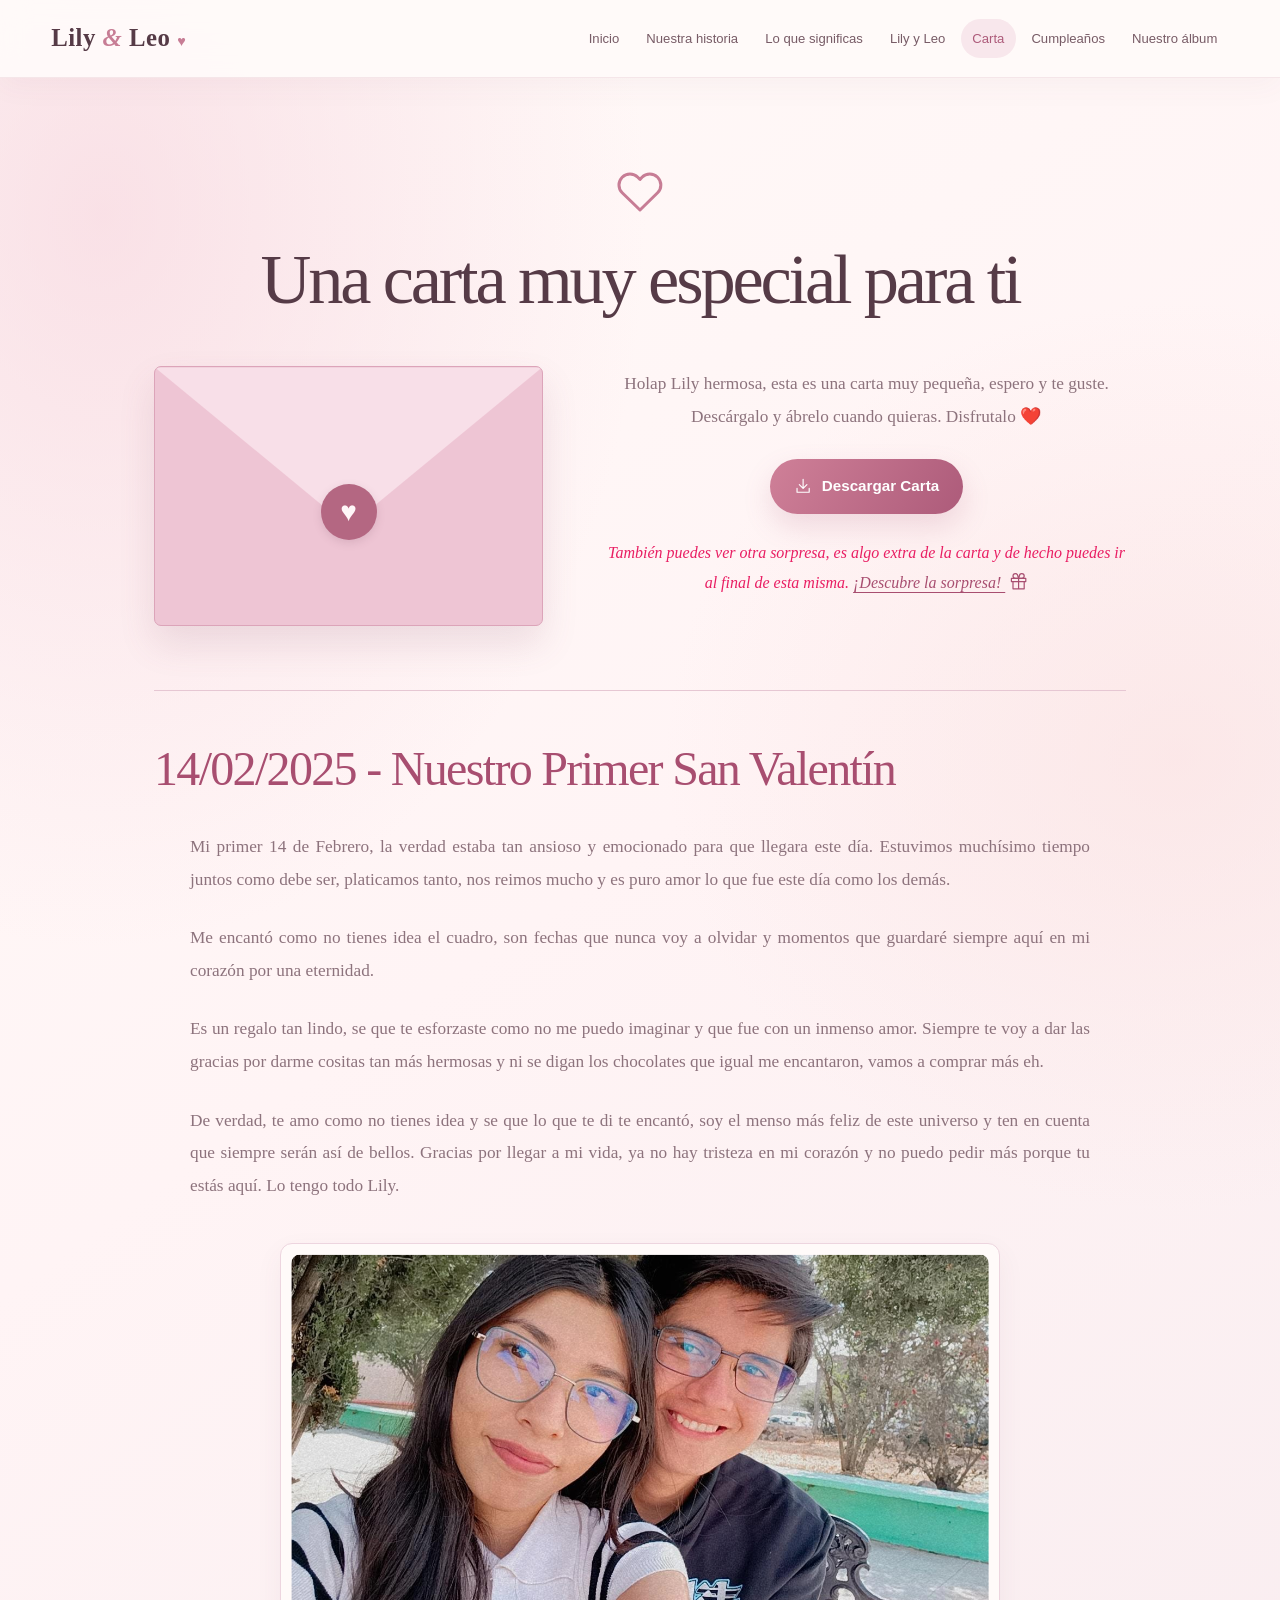
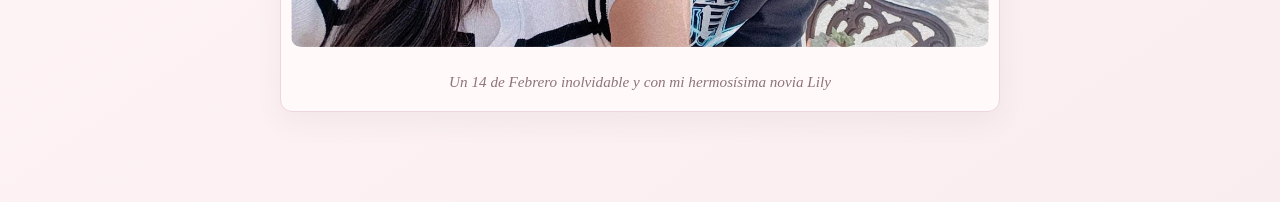
==== commit f8b1370d: "style: replace decorative letter and album emojis with line icons" ====
--- a/nuevo/CartaLily.html
+++ b/nuevo/CartaLily.html
@@ -4,7 +4,7 @@
     <meta charset="UTF-8">
     <meta name="viewport" content="width=device-width, initial-scale=1.0">
     <title>Cartita para Lily</title>
-    <link rel="stylesheet" href="styles.css?v=20261116-romantic-envelope">
+    <link rel="stylesheet" href="styles.css?v=20261116-line-icons">
     <link rel="icon" type="image/png" href="assets/lily-icon.png">
 </head>
 <body class="carta-page romantic-home romantic-letter">
@@ -34,19 +34,20 @@
     <main class="letter-main">
         <!-- Sección de la carta principal -->
         <section class="intro-section">
-            <h1>❤️ Una carta muy especial para ti ❤️</h1>
+            <svg class="romantic-line-icon title-line-icon" viewBox="0 0 24 24" aria-hidden="true" focusable="false"><path d="M20.8 4.6a5.5 5.5 0 0 0-7.8 0L12 5.7l-1.1-1.1a5.5 5.5 0 0 0-7.8 7.8L12 21l8.8-8.6a5.5 5.5 0 0 0 0-7.8Z"/></svg>
+<h1>Una carta muy especial para ti</h1>
 <div class="envelope-layout"><div class="romantic-envelope" aria-hidden="true"><span class="envelope-seal">♥</span></div>
             <div class="card-content">
                 <p>Holap Lily hermosa, esta es una carta muy pequeña, espero y te guste. Descárgalo y ábrelo cuando quieras. Disfrutalo ❤️</p>
                 
                 <div class="action-buttons">
                     <a href="Para ti con amor Lily.pdf" download="Para ti con amor Lily.pdf" class="descargar-boton">
-                        📥 Descargar Carta 💕
+                        <svg class="romantic-line-icon action-line-icon" viewBox="0 0 24 24" aria-hidden="true" focusable="false"><path d="M12 3v12m-5-5 5 5 5-5M4 15v5h16v-5"/></svg> Descargar Carta
                     </a>
                 </div>
                 
                 <p class="extra-surprise">También puedes ver otra sorpresa, es algo extra de la carta y de hecho puedes ir al final de esta misma. 
-                    <a href="https://www.canva.com/design/DAGfC0rDvSs/C9Ge1U0GQg8JGspx8E8qHw/edit?utm_content=DAGfC0rDvSs&utm_campaign=designshare&utm_medium=link2&utm_source=sharebutton" target="_blank" class="surprise-link">¡Descubre la sorpresa! 🎁</a>
+                    <a href="https://www.canva.com/design/DAGfC0rDvSs/C9Ge1U0GQg8JGspx8E8qHw/edit?utm_content=DAGfC0rDvSs&utm_campaign=designshare&utm_medium=link2&utm_source=sharebutton" target="_blank" class="surprise-link">¡Descubre la sorpresa! <svg class="romantic-line-icon action-line-icon" viewBox="0 0 24 24" aria-hidden="true" focusable="false"><path d="M3 8h18v4H3zM5 12v9h14v-9M12 8v13"/><path d="M12 8H8a3 3 0 1 1 3-3l1 3Zm0 0h4a3 3 0 1 0-3-3l-1 3Z"/></svg></a>
                 </p>
             </div>
 </div>
--- a/nuevo/styles.css
+++ b/nuevo/styles.css
@@ -2066,3 +2066,152 @@
   body.romantic-letter p { font-size: 1rem; }
   body.romantic-letter .valentine-section { margin-top: 3rem; padding-top: 2rem; }
 }
+
+/* Nuestro álbum · fotografías originales en un álbum artesanal. */
+.scrapbook-page .intro {
+  position: relative; max-width: 980px; margin: 0 auto;
+  padding: clamp(3rem,7vw,5rem) clamp(1.2rem,5vw,3rem) 2rem;
+  background: transparent; box-shadow: none; border-radius: 0;
+  animation: scrapbook-intro .85s ease-out both;
+}
+.scrapbook-page .intro h2 {
+  font: 400 clamp(2rem,4.5vw,3.5rem)/1.2 Georgia,serif; color: #563b47;
+  text-shadow: none; margin: 0 0 2rem; letter-spacing: -.035em;
+}
+.scrapbook-page .intro p {
+  font: 400 1.08rem/1.9 Georgia,serif; color: #8d737d;
+  margin: 0; text-align: justify; hyphens: auto; overflow-wrap: break-word;
+}
+.scrapbook-page .scrapbook-section {
+  max-width: 1180px; margin: 0 auto; padding: 1rem clamp(1.2rem,5vw,3.5rem) 5rem;
+  background: transparent; border-radius: 0; box-shadow: none;
+}
+.scrapbook-page #scrapbook-title {
+  font: 400 clamp(3rem,7vw,5.5rem)/1.1 Georgia,serif;
+  text-align: center; letter-spacing: -.05em; color: #563b47;
+  margin: 1rem 0 3rem; animation: scrapbook-intro 1s ease-out both;
+}
+.scrapbook-page .scrapbook-grid {
+  display: grid; grid-template-columns: repeat(3,minmax(0,1fr));
+  gap: 2.5rem 2rem; align-items: start; padding: 1rem .4rem;
+  background-image: radial-gradient(rgba(189,143,158,.18) .7px,transparent .7px);
+  background-size: 9px 9px;
+}
+.scrapbook-page .scrapbook-card {
+  --photo-tilt: -2deg; position: relative; min-width: 0; margin: 0;
+  padding: .7rem .7rem .25rem; background: #fffdf8; border-radius: 2px;
+  border: 1px solid rgba(195,163,150,.15);
+  box-shadow: 0 8px 22px rgba(110,69,83,.13);
+  transform: rotate(var(--photo-tilt));
+  transition: transform .3s ease, box-shadow .3s ease;
+}
+.scrapbook-page .scrapbook-card:nth-child(even) { --photo-tilt: 2deg; margin-top: 1.5rem; }
+.scrapbook-page .scrapbook-card:nth-child(3n) { --photo-tilt: -1deg; }
+.scrapbook-page .scrapbook-card::before {
+  content: ""; position: absolute; left: 32%; top: -.65rem; z-index: 2;
+  width: 36%; height: 1.65rem; background: rgba(213,169,184,.65);
+  transform: rotate(-5deg); pointer-events: none;
+}
+.scrapbook-page .scrapbook-photo { display: block; border-radius: 1px; }
+.scrapbook-page .scrapbook-card img {
+  display: block; width: 100%; height: 270px; object-fit: contain;
+  margin: 0; border: 0; border-radius: 0; box-shadow: none; transform: none;
+}
+.scrapbook-page .scrapbook-card figcaption {
+  color: #785563; font: italic 1rem/1.6 Georgia,serif;
+  text-align: center; margin: 0; padding: 1rem .3rem .7rem; overflow-wrap: break-word;
+}
+.scrapbook-page .scrapbook-photo:focus-visible { outline: 2px solid #a84e70; outline-offset: 4px; }
+@media(hover:hover) {
+  .scrapbook-page .scrapbook-card:hover {
+    transform: translateY(-7px) rotate(0deg); z-index: 3;
+    box-shadow: 0 16px 30px rgba(110,69,83,.2);
+  }
+}
+.scrapbook-page .scrapbook-revealed { animation: scrapbook-arrive .75s ease-out both; }
+.scrapbook-page .scrapbook-revealed:nth-child(3n+2) { animation-delay: .08s; }
+.scrapbook-page .scrapbook-revealed:nth-child(3n) { animation-delay: .16s; }
+@keyframes scrapbook-intro { from { opacity: 0; transform: translateY(18px); } to { opacity: 1; transform: translateY(0); } }
+@keyframes scrapbook-arrive {
+  from { opacity: 0; translate: 0 28px; scale: .96; }
+  to { opacity: 1; translate: 0 0; scale: 1; }
+}
+@media(max-width:800px) {
+  .scrapbook-page .scrapbook-grid { grid-template-columns: repeat(2,minmax(0,1fr)); gap: 2rem 1.2rem; }
+  .scrapbook-page .scrapbook-card img { height: 240px; }
+}
+@media(max-width:480px) {
+  .scrapbook-page .intro p { font-size: 1rem; }
+  .scrapbook-page .scrapbook-grid { gap: 1.6rem .9rem; }
+  .scrapbook-page .scrapbook-card { padding: .4rem .4rem .1rem; }
+  .scrapbook-page .scrapbook-card img { height: 165px; }
+  .scrapbook-page .scrapbook-card figcaption { font-size: .88rem; padding: .8rem .1rem .6rem; }
+}
+@media(prefers-reduced-motion:reduce) {
+  .scrapbook-page .intro, .scrapbook-page #scrapbook-title,
+  .scrapbook-page .scrapbook-card { animation: none; transition: none; }
+  .scrapbook-page .scrapbook-card:hover { transform: rotate(var(--photo-tilt)); }
+}
+
+/* Álbum paginado: únicamente hover en las fotografías. */
+.scrapbook-page .intro, .scrapbook-page #scrapbook-title,
+.scrapbook-page .scrapbook-card { animation: none; }
+.scrapbook-page .scrapbook-card { padding-bottom: 1.5rem; }
+.scrapbook-page .scrapbook-card img { cursor: default; }
+.scrapbook-page .scrapbook-card[hidden],
+.scrapbook-page .scrapbook-pagination[hidden] { display: none; }
+.scrapbook-page .scrapbook-pagination {
+ display: flex; justify-content: center; align-items: center; flex-wrap: wrap;
+ gap: 1rem; margin: 0 0 2.5rem; color: #785563;
+ font: .95rem/1.5 "Segoe UI",sans-serif;
+}
+.scrapbook-page .scrapbook-pagination button {
+ padding: .7rem 1.2rem; border: 1px solid #dcb9c8; border-radius: 999px;
+ background: #fff9f7; color: #8e4e68; font: inherit; cursor: pointer;
+}
+.scrapbook-page .scrapbook-pagination button:hover:not(:disabled) { background: #f8e5e9; }
+.scrapbook-page .scrapbook-pagination button:disabled { opacity: .45; cursor: default; }
+.scrapbook-page .scrapbook-pagination button:focus-visible { outline: 2px solid #a84e70; outline-offset: 3px; }
+
+/* Cumpleaños · celebración romántica y pastel de trazo fino. */
+.birthday-page .birthday-main { max-width: 1100px; margin: 0 auto; padding: clamp(3rem,6vw,5rem) clamp(1.2rem,5vw,4rem) 5rem; }
+.birthday-page .birthday-hero {
+ text-align: center; padding: 0 0 3rem;
+ background: radial-gradient(circle at 8% 20%,#e6b3c9 0 3px,transparent 4px),
+ radial-gradient(circle at 92% 40%,#cfa36b 0 3px,transparent 4px),
+ radial-gradient(circle at 16% 75%,#e6b3c9 0 2px,transparent 3px),
+ radial-gradient(circle at 85% 8%,#cfa36b 0 2px,transparent 3px);
+}
+.birthday-page .birthday-icon { width: 86px; margin: 0 auto 1rem; color: #c77d95; }
+.birthday-page .birthday-icon svg { display: block; width: 100%; fill: none; stroke: currentColor; stroke-width: 1.7; stroke-linecap: round; stroke-linejoin: round; }
+.birthday-page .cake-flame, .birthday-page .cake-sparkle { color: #bd945f; }
+.birthday-page .birthday-date { color: #ac657f; font: .8rem/1.5 "Segoe UI",sans-serif; letter-spacing: .22em; margin-bottom: 1.4rem; }
+.birthday-page h1 { max-width: 900px; margin: 0 auto 2.5rem; font: 400 clamp(2.5rem,5.8vw,4.8rem)/1.13 Georgia,serif; color: #563b47; letter-spacing: -.045em; text-align: center; }
+.birthday-page .birthday-photo { width: min(100%,680px); margin: auto; }
+.birthday-page .birthday-photo figure {
+ padding: 1.2rem .85rem .7rem; margin: 0; background: #fffaf7;
+ border: 1px solid #ebd3dc; border-radius: 45% 45% 12px 12px / 5% 5% 12px 12px;
+ box-shadow: 0 12px 30px rgba(106,66,85,.08);
+}
+.birthday-page .birthday-photo figure:hover { transform: none; }
+.birthday-page .birthday-photo img { display: block; width: 100%; height: auto; max-height: 540px; object-fit: contain; border-radius: 6px; }
+.birthday-page .birthday-photo img:hover { transform: none; }
+.birthday-page .birthday-photo figcaption { margin: 0; padding: 1rem .5rem .3rem; color: #8b6978; font: italic .95rem/1.65 Georgia,serif; }
+.birthday-page .birthday-prose { max-width: 900px; margin: 0 auto; padding-top: 2.5rem; border-top: 1px solid #e4bfce; }
+.birthday-page .birthday-prose p { margin: 0; color: #8d737d; font: 400 1.08rem/1.9 Georgia,serif; text-align: justify; text-align-last: left; hyphens: auto; overflow-wrap: break-word; }
+.birthday-page .birthday-prose br { display: block; content: ""; margin-bottom: 1.2rem; }
+@media(max-width:640px) {
+ .birthday-page .birthday-prose p { font-size: 1rem; }
+ .birthday-page .birthday-icon { width: 72px; }
+ .birthday-page .birthday-photo figure { padding: .8rem .55rem .5rem; }
+}
+
+/* Iconos decorativos de Carta y Nuestro Album. */
+.romantic-home .romantic-line-icon {
+  fill: none; stroke: currentColor; stroke-width: 1.5;
+  stroke-linecap: round; stroke-linejoin: round;
+}
+.romantic-home .title-line-icon { display: block; width: 48px; height: 48px; margin: 0 auto 1.5rem; color: #c77d95; }
+.romantic-home .action-line-icon { display: inline-block; width: 1.2em; height: 1.2em; vertical-align: -.2em; flex-shrink: 0; }
+body.romantic-letter .descargar-boton { display: inline-flex; align-items: center; justify-content: center; gap: .6rem; }
+body.romantic-letter .surprise-link .action-line-icon { margin-left: .25rem; }
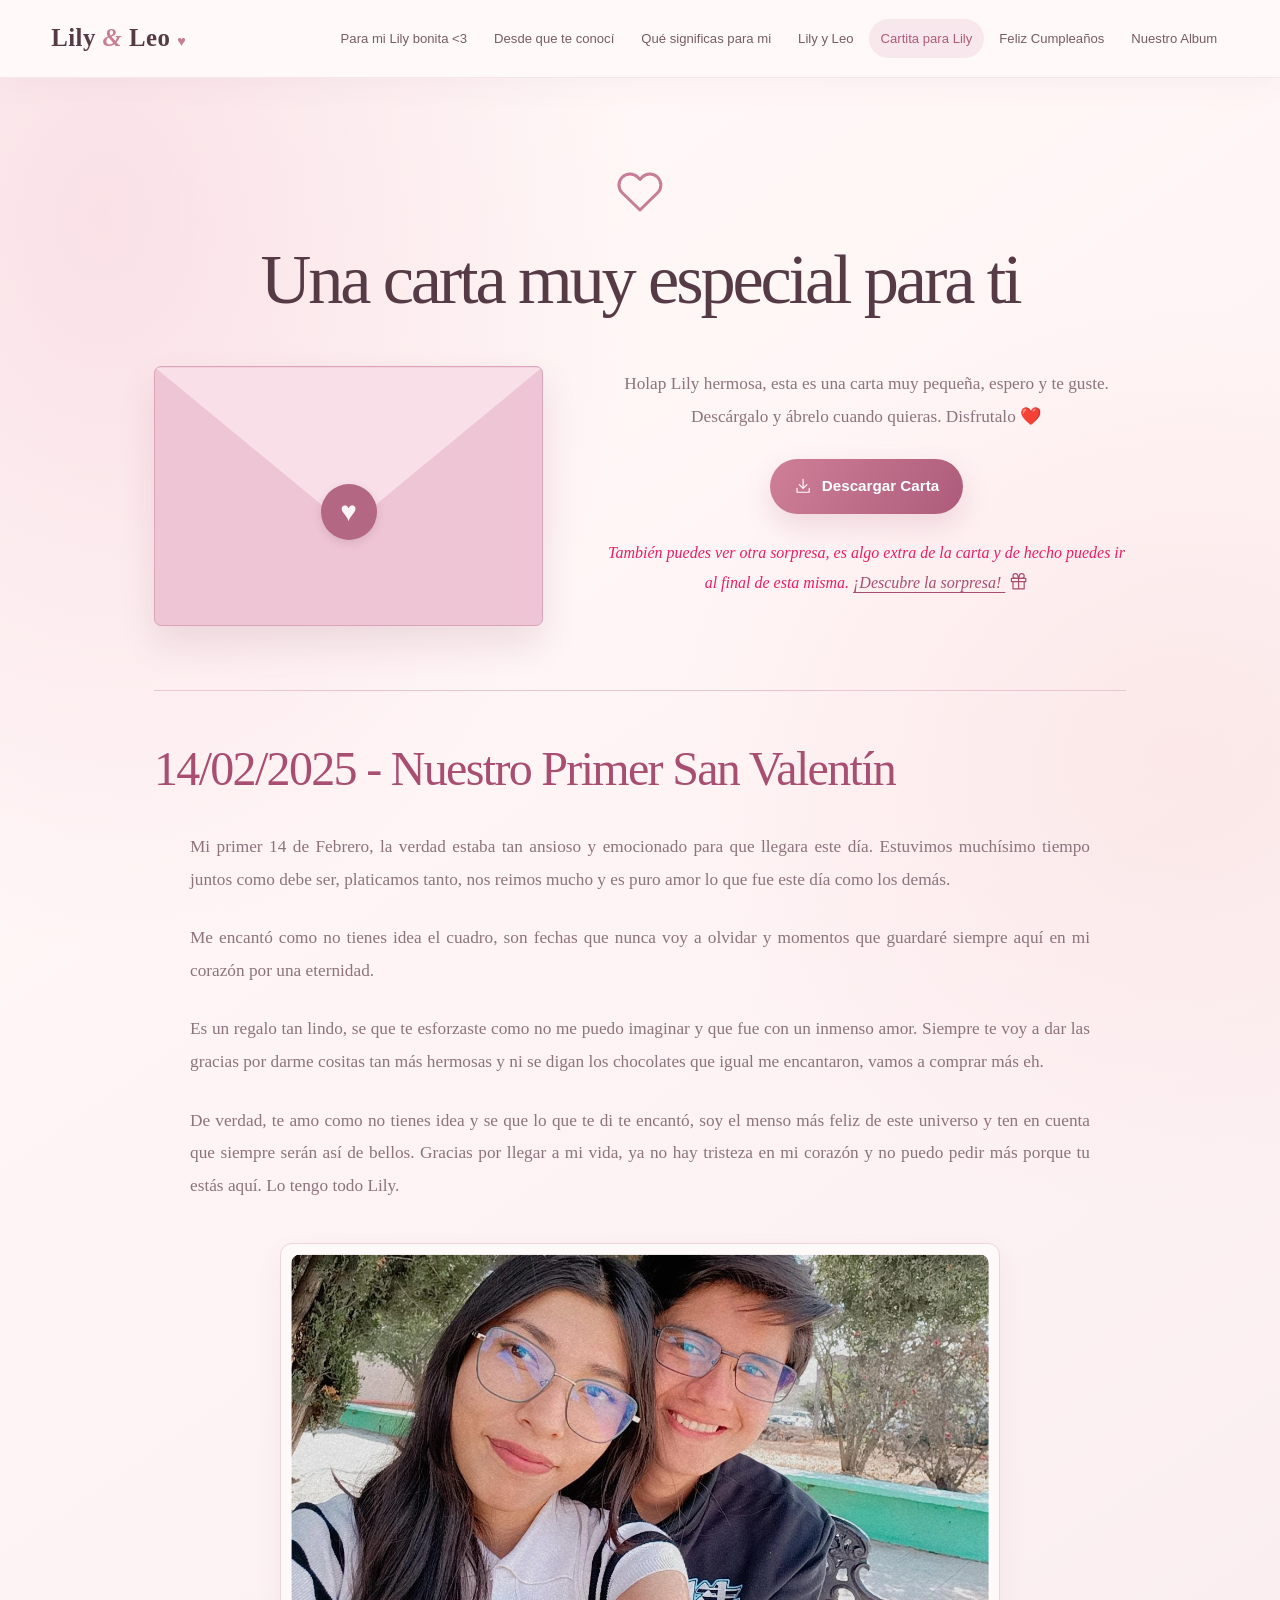
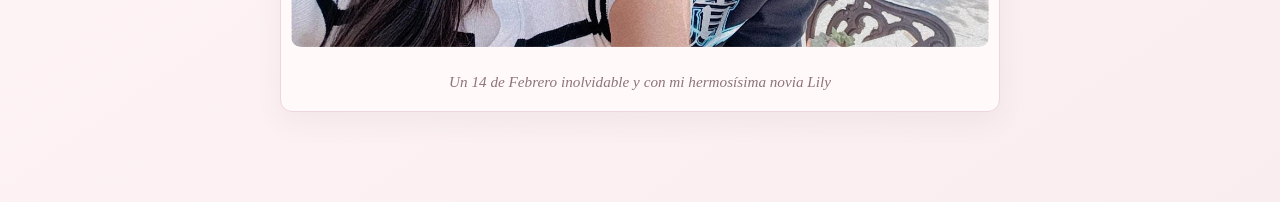
==== commit c390ac89: "fix: match navigation labels to page titles" ====
--- a/nuevo/CartaLily.html
+++ b/nuevo/CartaLily.html
@@ -4,7 +4,7 @@
     <meta charset="UTF-8">
     <meta name="viewport" content="width=device-width, initial-scale=1.0">
     <title>Cartita para Lily</title>
-    <link rel="stylesheet" href="styles.css?v=20261116-line-icons">
+    <link rel="stylesheet" href="styles.css?v=20261117-nav-titles">
     <link rel="icon" type="image/png" href="assets/lily-icon.png">
 </head>
 <body class="carta-page romantic-home romantic-letter">
@@ -12,22 +12,22 @@
   <a class="site-brand" href="nuevo.html" aria-label="Lily y Leo, inicio">Lily <em>&amp;</em> Leo <span aria-hidden="true">♥</span></a>
   <button class="menu-toggle" id="menu-toggle" type="button" aria-label="Abrir menú" aria-expanded="false" aria-controls="mobile-menu">☰</button>
   <nav class="nav-desktop" aria-label="Navegación principal">
-    <a href="nuevo.html">Inicio</a>
-    <a href="Desde que te conocí.html">Nuestra historia</a>
-    <a href="Qué significas para mi.html">Lo que significas</a>
+    <a href="nuevo.html">Para mi Lily bonita &lt;3</a>
+    <a href="Desde que te conocí.html">Desde que te conocí</a>
+    <a href="Qué significas para mi.html">Qué significas para mi</a>
     <a href="Leo.html">Lily y Leo</a>
-    <a href="CartaLily.html" class="active" aria-current="page">Carta</a>
-    <a href="Cumpleaños.html">Cumpleaños</a>
-    <a href="Collage L y L.html">Nuestro álbum</a>
+    <a href="CartaLily.html" class="active" aria-current="page">Cartita para Lily</a>
+    <a href="Cumpleaños.html">Feliz Cumpleaños</a>
+    <a href="Collage L y L.html">Nuestro Album</a>
   </nav>
   <nav id="mobile-menu" class="nav-mobile" aria-label="Navegación móvil">
-    <a href="nuevo.html">Inicio</a>
-    <a href="Desde que te conocí.html">Nuestra historia</a>
-    <a href="Qué significas para mi.html">Lo que significas</a>
+    <a href="nuevo.html">Para mi Lily bonita &lt;3</a>
+    <a href="Desde que te conocí.html">Desde que te conocí</a>
+    <a href="Qué significas para mi.html">Qué significas para mi</a>
     <a href="Leo.html">Lily y Leo</a>
-    <a href="CartaLily.html" class="active" aria-current="page">Carta</a>
-    <a href="Cumpleaños.html">Cumpleaños</a>
-    <a href="Collage L y L.html">Nuestro álbum</a>
+    <a href="CartaLily.html" class="active" aria-current="page">Cartita para Lily</a>
+    <a href="Cumpleaños.html">Feliz Cumpleaños</a>
+    <a href="Collage L y L.html">Nuestro Album</a>
   </nav>
 </header>
     
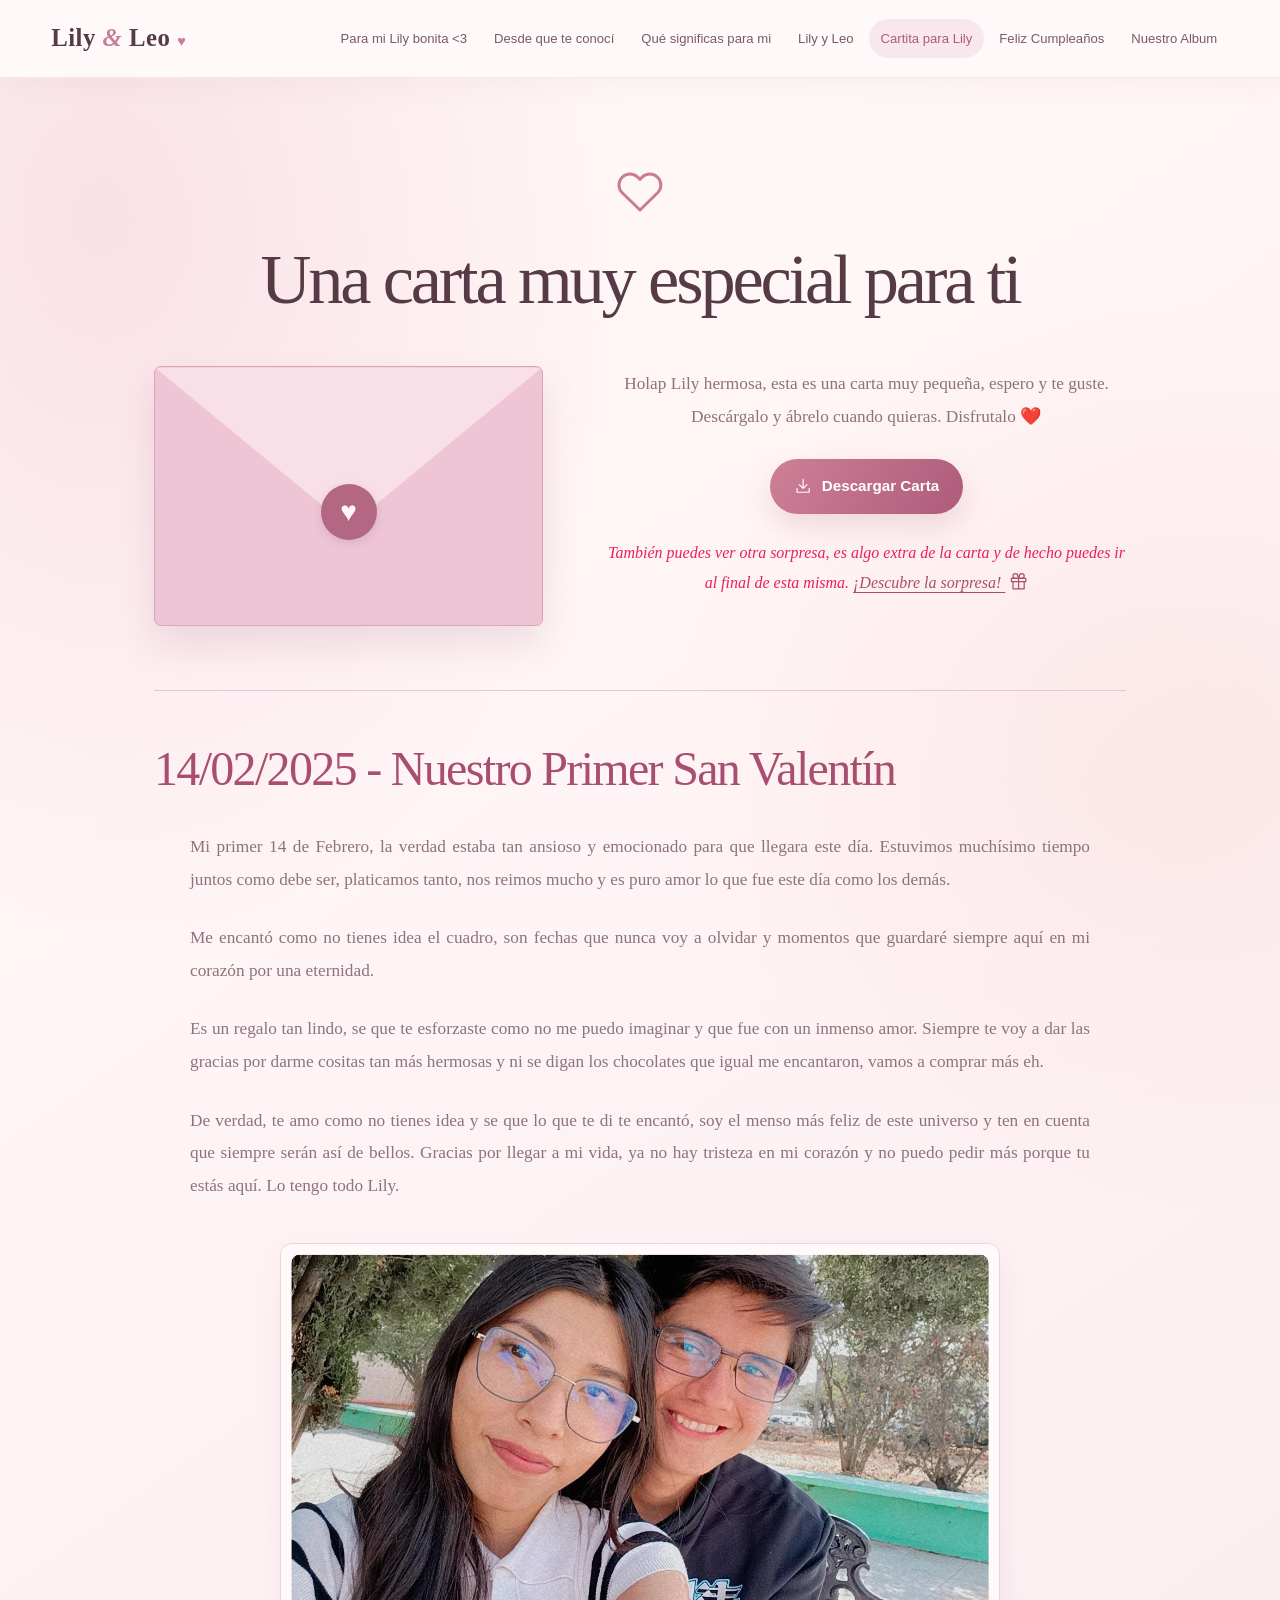
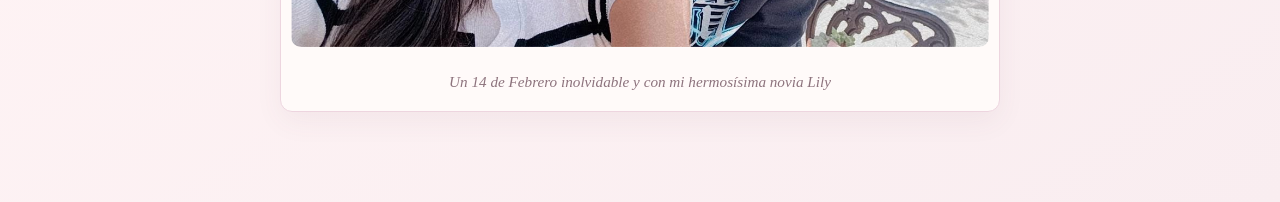
==== commit b2ad8047: "fix: add shared floating heart background to remaining pages" ====
--- a/nuevo/CartaLily.html
+++ b/nuevo/CartaLily.html
@@ -8,6 +8,11 @@
     <link rel="icon" type="image/png" href="assets/lily-icon.png">
 </head>
 <body class="carta-page romantic-home romantic-letter">
+  <div class="floating-hearts" aria-hidden="true">
+    <span>♡</span><span>♥</span><span>♡</span><span>♥</span><span>♡</span>
+    <span>♥</span><span>♡</span><span>♥</span><span>♡</span><span>♥</span>
+  </div>
+
     <header class="header site-header">
   <a class="site-brand" href="nuevo.html" aria-label="Lily y Leo, inicio">Lily <em>&amp;</em> Leo <span aria-hidden="true">♥</span></a>
   <button class="menu-toggle" id="menu-toggle" type="button" aria-label="Abrir menú" aria-expanded="false" aria-controls="mobile-menu">☰</button>
--- a/nuevo/styles.css
+++ b/nuevo/styles.css
@@ -1830,7 +1830,7 @@
 body .header.site-header .site-brand em { color: #c77d95; }
 body .header.site-header .site-brand span { color: #c77d95; font-size: .9rem; }
 body .header.site-header .nav-desktop {
-  display: flex; align-items: center; justify-content: flex-end; flex-wrap: nowrap;
+  display: flex; align-items: center; justify-content: flex-end; flex-wrap: wrap;
   gap: .25rem; margin: 0; padding: 0; background: transparent;
 }
 body .header.site-header nav a {
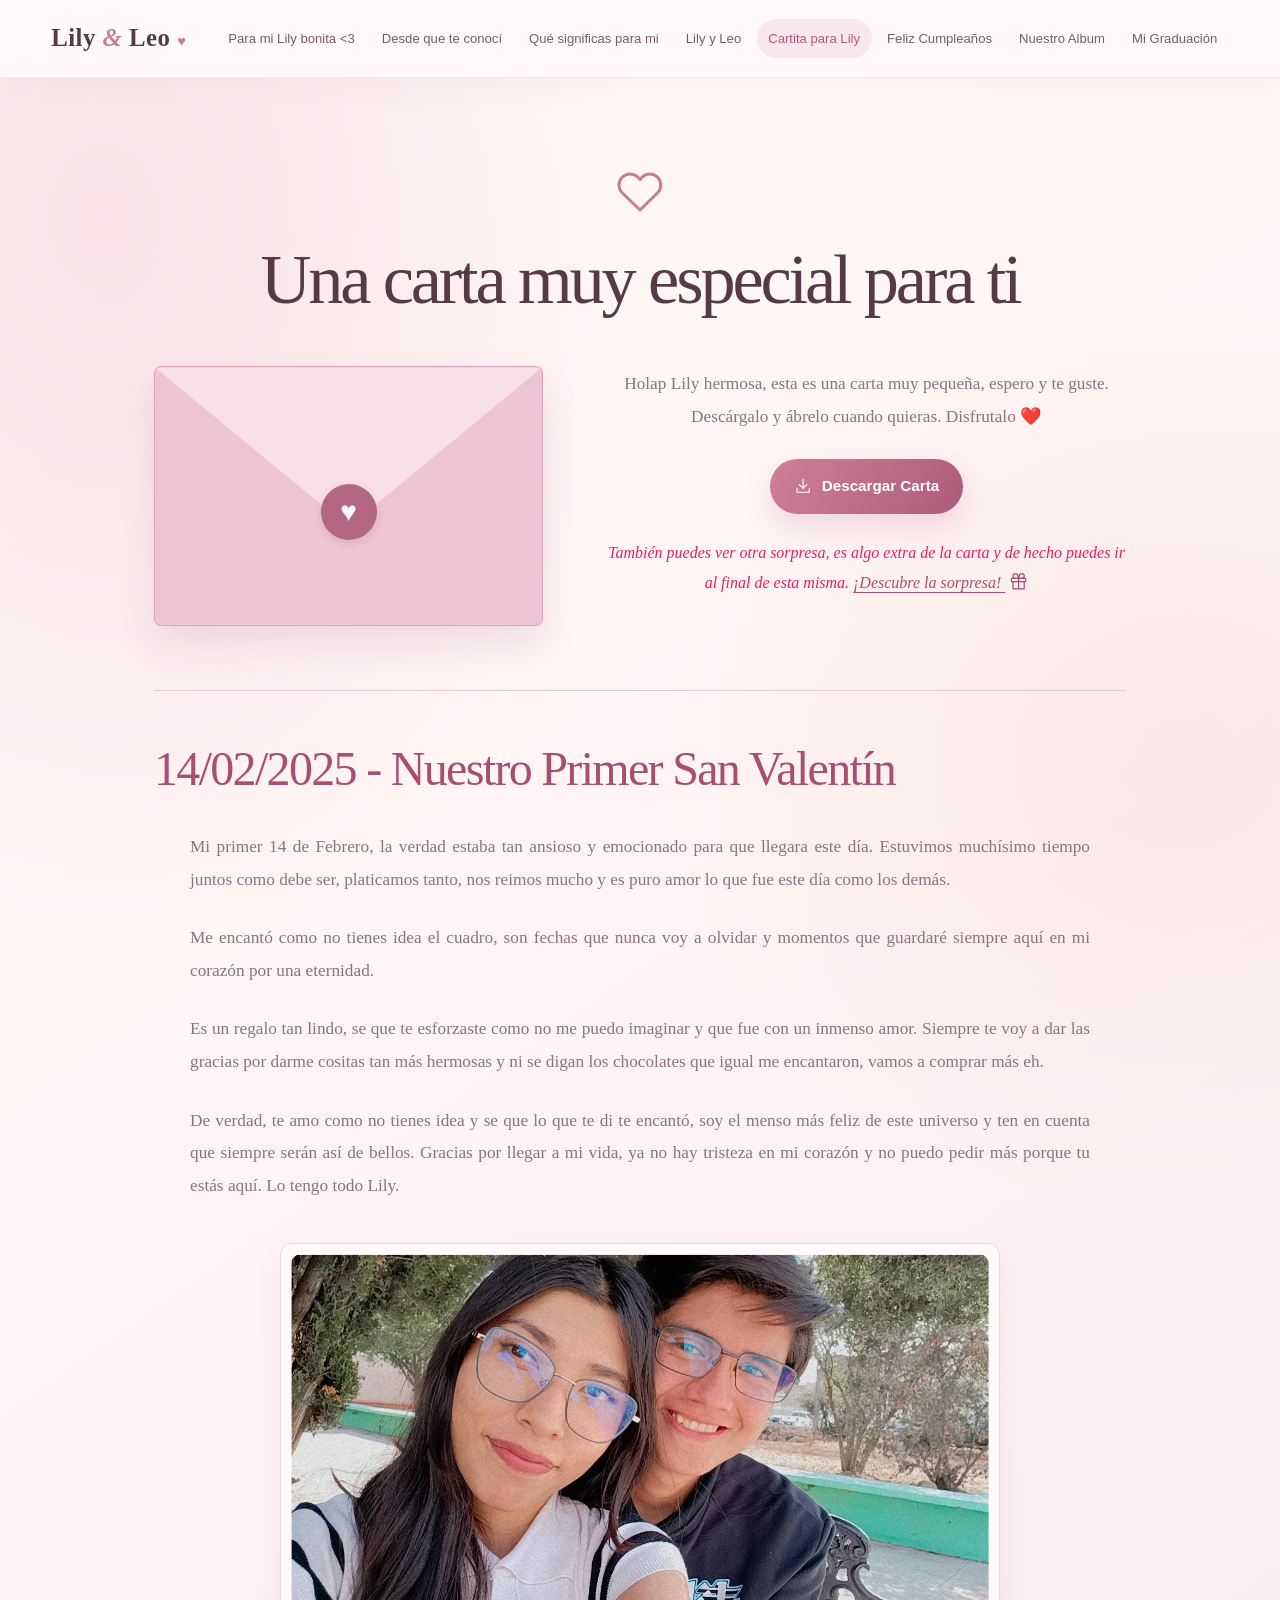
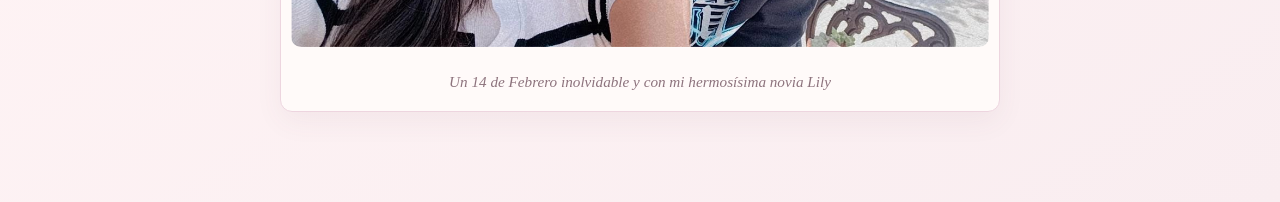
==== commit 966b8216: "Add Mi Graduación editorial page and main portrait" ====
--- a/nuevo/CartaLily.html
+++ b/nuevo/CartaLily.html
@@ -4,7 +4,7 @@
     <meta charset="UTF-8">
     <meta name="viewport" content="width=device-width, initial-scale=1.0">
     <title>Cartita para Lily</title>
-    <link rel="stylesheet" href="styles.css?v=20261117-nav-titles">
+    <link rel="stylesheet" href="styles.css?v=20261125-graduacion">
     <link rel="icon" type="image/png" href="assets/lily-icon.png">
 </head>
 <body class="carta-page romantic-home romantic-letter">
@@ -24,7 +24,8 @@
     <a href="CartaLily.html" class="active" aria-current="page">Cartita para Lily</a>
     <a href="Cumpleaños.html">Feliz Cumpleaños</a>
     <a href="Collage L y L.html">Nuestro Album</a>
-  </nav>
+  <a href="MiGraduacion.html">Mi Graduación</a>
+</nav>
   <nav id="mobile-menu" class="nav-mobile" aria-label="Navegación móvil">
     <a href="nuevo.html">Para mi Lily bonita &lt;3</a>
     <a href="Desde que te conocí.html">Desde que te conocí</a>
@@ -33,7 +34,8 @@
     <a href="CartaLily.html" class="active" aria-current="page">Cartita para Lily</a>
     <a href="Cumpleaños.html">Feliz Cumpleaños</a>
     <a href="Collage L y L.html">Nuestro Album</a>
-  </nav>
+  <a href="MiGraduacion.html">Mi Graduación</a>
+</nav>
 </header>
     
     <main class="letter-main">
--- a/nuevo/styles.css
+++ b/nuevo/styles.css
@@ -2215,3 +2215,27 @@
 .romantic-home .action-line-icon { display: inline-block; width: 1.2em; height: 1.2em; vertical-align: -.2em; flex-shrink: 0; }
 body.romantic-letter .descargar-boton { display: inline-flex; align-items: center; justify-content: center; gap: .6rem; }
 body.romantic-letter .surprise-link .action-line-icon { margin-left: .25rem; }
+
+/* Mi Graduación · revista editorial. */
+.graduation-page .graduation-main { position:relative; max-width:1240px; margin:0 auto; padding:clamp(2.5rem,6vw,5rem) clamp(1.2rem,5vw,4rem) 5rem; }
+.graduation-page .graduation-editorial { display:grid; grid-template-columns:1fr 1fr; align-items:center; gap:clamp(2rem,6vw,5rem); margin:0; padding:0 0 3rem; border-bottom:1px solid #e6ccd4; background:transparent; border-radius:0; box-shadow:none; }
+.graduation-page .graduation-icon { display:block; width:48px; height:48px; color:#c77d95; margin-bottom:1.6rem; }
+.graduation-page h1 { color:var(--romantic-ink); font:400 clamp(2.8rem,6vw,5.5rem)/1.05 Georgia,serif; letter-spacing:-.045em; text-align:left; margin:0 0 2rem; overflow-wrap:break-word; text-shadow:none; }
+.graduation-page .graduation-message p { color:var(--romantic-muted); font:italic 1.08rem/1.9 Georgia,serif; text-align:justify; hyphens:auto; overflow-wrap:break-word; margin:0 0 1.5rem; }
+.graduation-page .graduation-writing-lines { min-height:100px; opacity:.65; background:repeating-linear-gradient(to bottom,transparent 0,transparent 31px,#e6ccd4 31px,#e6ccd4 32px); }
+.graduation-page .graduation-portrait { width:100%; min-width:0; margin:0; padding:0; border-radius:48% 48% 3px 3px / 12% 12% 3px 3px; overflow:hidden; box-shadow:0 16px 40px rgba(116,65,82,.1); }
+.graduation-page .graduation-portrait img { display:block; width:100%; height:auto; max-height:none; border:0; border-radius:0; object-fit:contain; box-shadow:none; }
+.graduation-page .graduation-portrait:hover,.graduation-page .graduation-portrait img:hover { transform:none; }
+.graduation-page .graduation-gallery { margin:0; padding:2.5rem 0 0; background:transparent; border-radius:0; box-shadow:none; }
+.graduation-page .graduation-gallery[hidden] { display:none; }
+.graduation-page .graduation-mosaic { columns:3; column-gap:1rem; }
+.graduation-page .graduation-mosaic figure { display:inline-block; width:100%; margin:0 0 1rem; padding:0; break-inside:avoid; border:0; border-radius:3px; overflow:hidden; box-shadow:none; }
+.graduation-page .graduation-mosaic img { display:block; width:100%; height:auto; border-radius:0; box-shadow:none; }
+@media(max-width:700px) {
+.graduation-page .graduation-editorial { grid-template-columns:1fr; gap:2rem; }
+.graduation-page .graduation-portrait { max-width:480px; justify-self:center; }
+.graduation-page .graduation-message p { font-size:1rem; }
+.graduation-page .graduation-mosaic { columns:2; column-gap:.7rem; }
+.graduation-page .graduation-mosaic figure { margin-bottom:.7rem; }
+}
+@media(max-width:400px) { .graduation-page .graduation-mosaic { columns:1; } }
